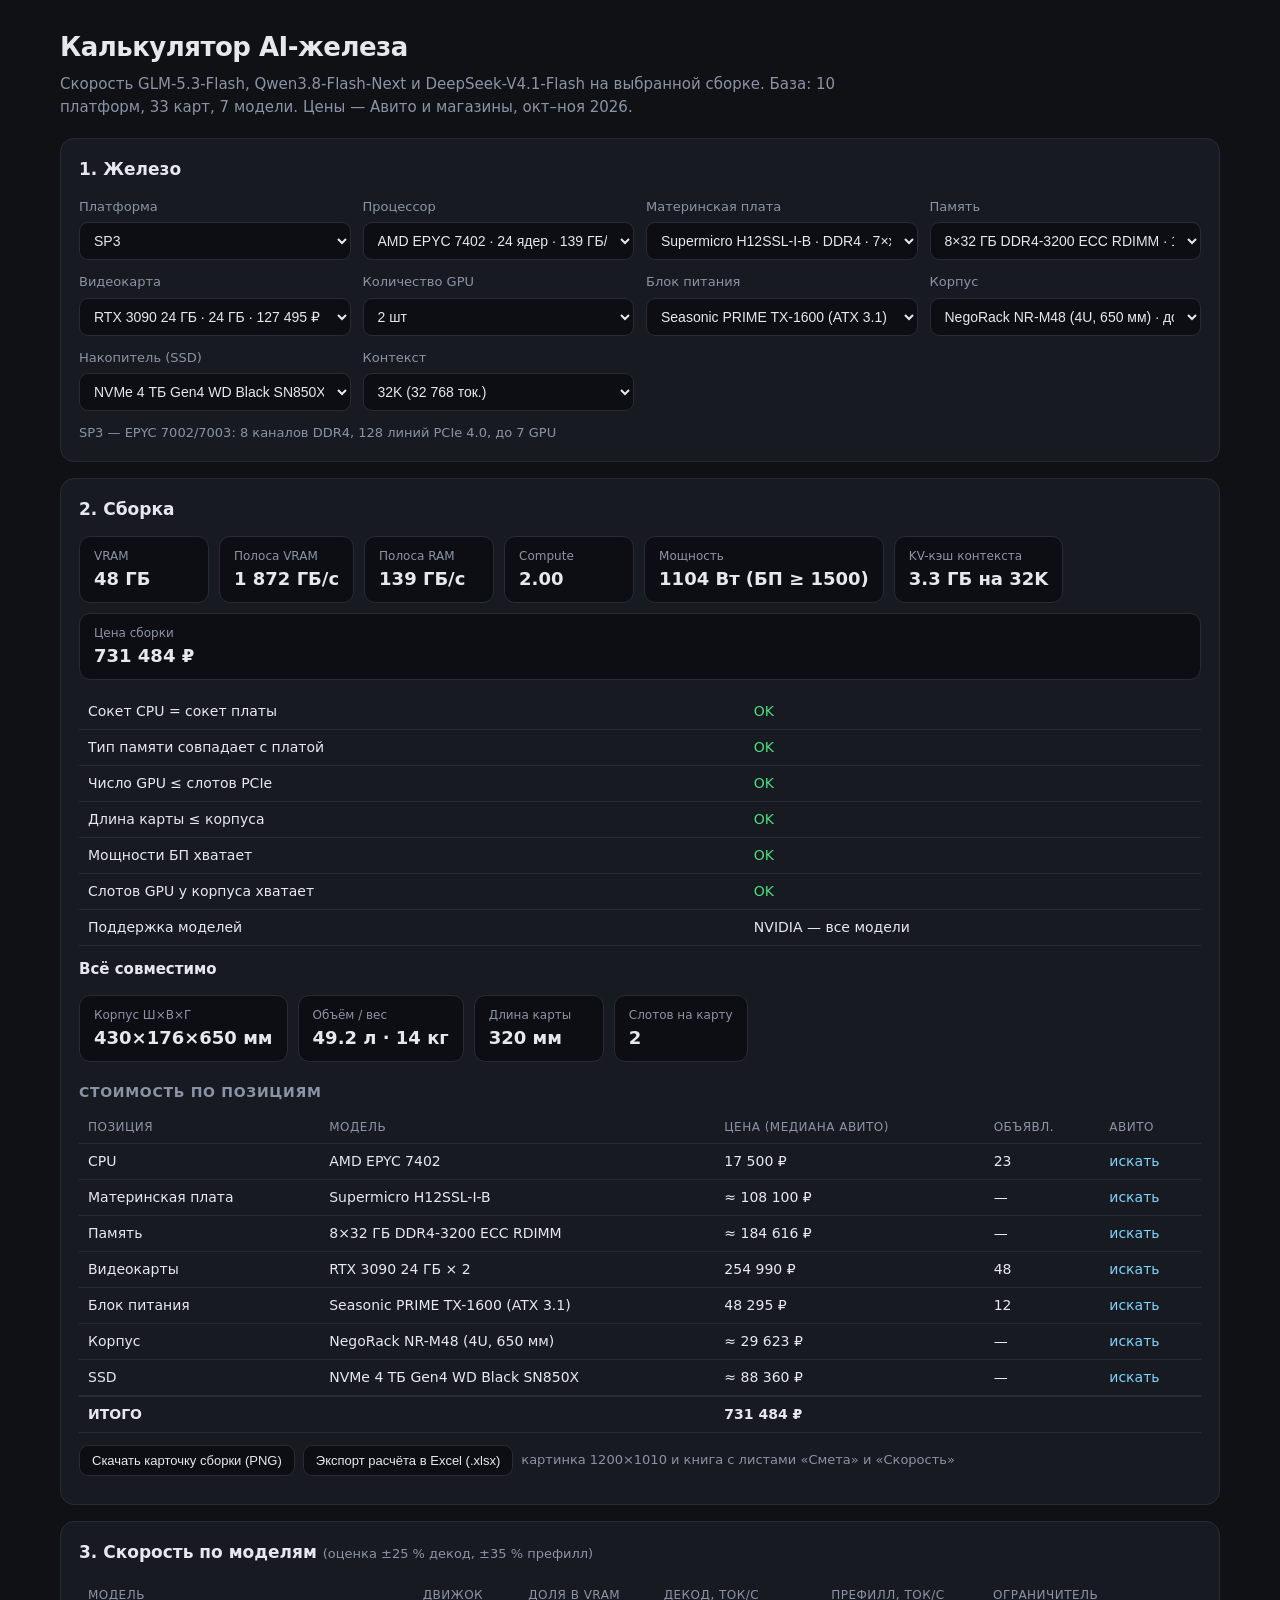
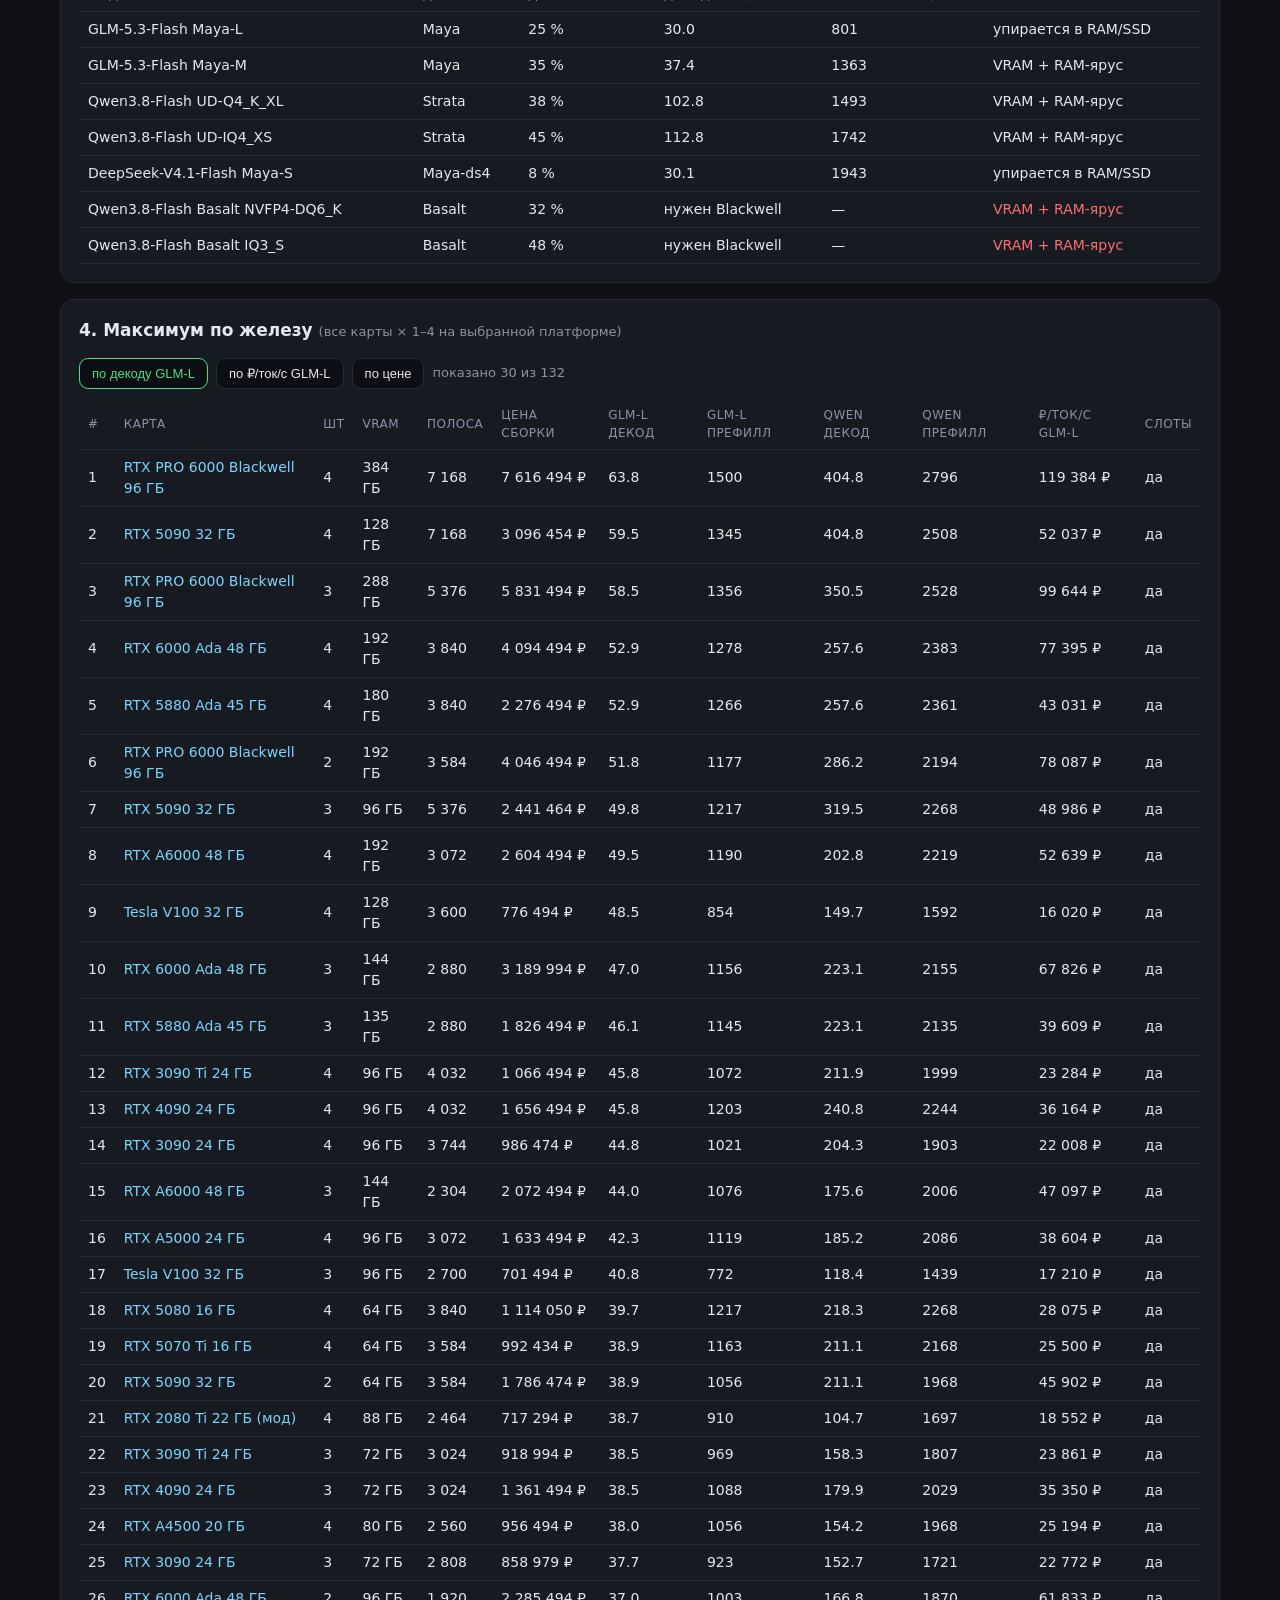
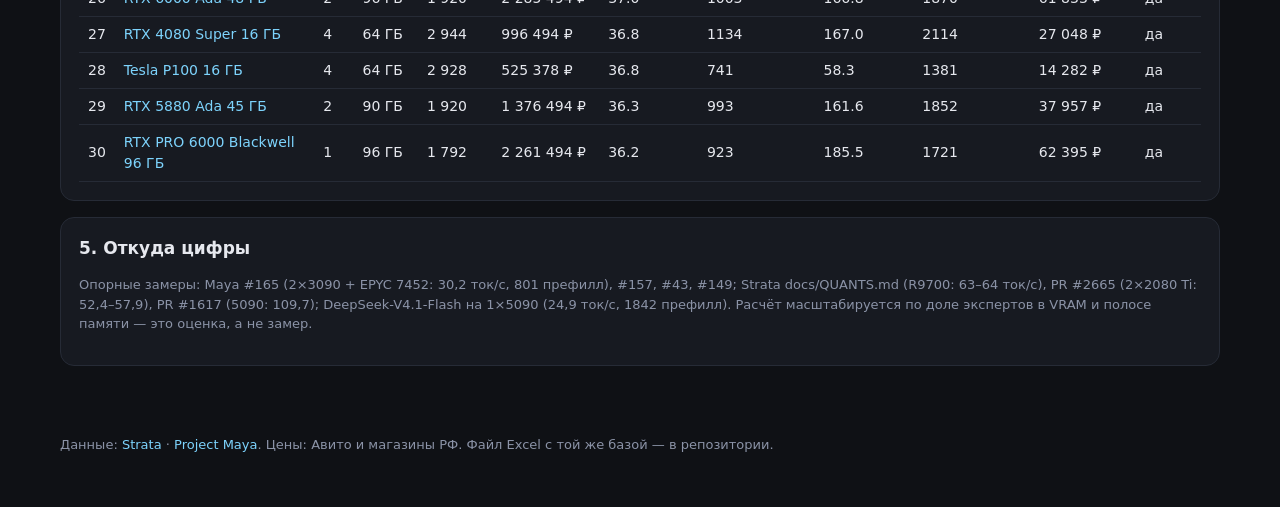
==== index.html @ ef693c1b "update index.html" ====
<!DOCTYPE html>
<html lang="ru">
<head>
<meta charset="utf-8">
<meta name="viewport" content="width=device-width, initial-scale=1">
<title>Калькулятор LLM-железа: GLM-5.3, Qwen3.8, DeepSeek 4.1</title>
<link rel="stylesheet" href="styles.css">
</head>
<body>
<header>
  <h1>Калькулятор AI-железа</h1>
  <p class="sub">Скорость GLM-5.3-Flash, Qwen3.8-Flash-Next и DeepSeek-V4.1-Flash на выбранной сборке.
     База: <span id="stats"></span>. Цены — Авито и магазины, окт–ноя 2026.</p>
</header>

<main>
  <div id="err" class="hint" style="display:none;border-color:#f87171;color:#f87171"></div>
  <section class="panel">
    <h2>1. Железо</h2>
    <div class="grid">
      <label>Платформа<select id="platform"></select></label>
      <label>Процессор<select id="cpu"></select></label>
      <label>Материнская плата<select id="mb"></select></label>
      <label>Память<select id="ram"></select></label>
      <label>Видеокарта<select id="gpu"></select></label>
      <label>Количество GPU<select id="count"></select></label>
      <label>Блок питания<select id="psu"></select></label>
      <label>Корпус<select id="case"></select></label>
      <label>Накопитель (SSD)<select id="ssd"></select></label>
      <label>Контекст<select id="ctx"></select></label>
    </div>
    <div id="hint" class="hint"></div>
  </section>

  <section class="panel">
    <h2>2. Сборка</h2>
    <div class="cards">
      <div class="card"><span class="k">VRAM</span><span class="v" id="vram"></span></div>
      <div class="card"><span class="k">Полоса VRAM</span><span class="v" id="bwv"></span></div>
      <div class="card"><span class="k">Полоса RAM</span><span class="v" id="bwr"></span></div>
      <div class="card"><span class="k">Compute</span><span class="v" id="comp"></span></div>
      <div class="card"><span class="k">Мощность</span><span class="v" id="power"></span></div>
      <div class="card"><span class="k">KV-кэш контекста</span><span class="v" id="kv"></span></div>
      <div class="card wide"><span class="k">Цена сборки</span><span class="v" id="price"></span></div>
    </div>
    <table class="tbl" id="checks"></table>
    <p class="verdict" id="verdict"></p>
    <div class="cards" id="dims" style="margin-top:14px"></div>
    <h3 class="h3">Стоимость по позициям</h3>
    <table class="tbl" id="breakdown"></table>
    <div class="toolbar" style="margin-top:12px">
      <button id="dl">Скачать карточку сборки (PNG)</button>
      <button id="xl">Экспорт расчёта в Excel (.xlsx)</button>
      <span class="muted">картинка 1200×1010 и книга с листами «Смета» и «Скорость»</span>
    </div>
  </section>

  <section class="panel">
    <h2>3. Скорость по моделям <span class="muted">(оценка ±25 % декод, ±35 % префилл)</span></h2>
    <table class="tbl" id="models">
      <thead><tr><th>Модель</th><th>Движок</th><th>Доля в VRAM</th><th>Декод, ток/с</th><th>Префилл, ток/с</th><th>Ограничитель</th></tr></thead>
      <tbody></tbody>
    </table>
  </section>

  <section class="panel">
    <h2>4. Максимум по железу <span class="muted">(все карты × 1–4 на выбранной платформе)</span></h2>
    <div class="toolbar">
      <button data-sort="glmDec" class="active">по декоду GLM-L</button>
      <button data-sort="perGlm">по ₽/ток/с GLM-L</button>
      <button data-sort="price">по цене</button>
      <span class="muted" id="rowcount"></span>
    </div>
    <div class="scroll">
      <table class="tbl" id="max">
        <thead><tr>
          <th>#</th><th>Карта</th><th>шт</th><th>VRAM</th><th>Полоса</th><th>Цена сборки</th>
          <th>GLM-L декод</th><th>GLM-L префилл</th><th>Qwen декод</th><th>Qwen префилл</th><th>₽/ток/с GLM-L</th><th>Слоты</th>
        </tr></thead>
        <tbody></tbody>
      </table>
    </div>
  </section>

  <section class="panel">
    <h2>5. Откуда цифры</h2>
    <p class="muted">Опорные замеры: Maya #165 (2×3090 + EPYC 7452: 30,2 ток/с, 801 префилл), #157, #43, #149;
      Strata docs/QUANTS.md (R9700: 63–64 ток/с), PR #2665 (2×2080 Ti: 52,4–57,9), PR #1617 (5090: 109,7);
      DeepSeek-V4.1-Flash на 1×5090 (24,9 ток/с, 1842 префилл). Расчёт масштабируется по доле экспертов
      в VRAM и полосе памяти — это оценка, а не замер.</p>
  </section>
</main>

<footer>
  <p>Данные: <a href="https://github.com/Niko1221/Strata">Strata</a> ·
     <a href="https://github.com/mw00/project-maya">Project Maya</a>. Цены: Авито и магазины РФ.
     Файл Excel с той же базой — в репозитории.</p>
</footer>

<script src="data.js?v=0e79f3a4"></script>
<script src="calc.js"></script>
<script>
(function(){
  "use strict";
  var $ = function(id){ return document.getElementById(id); };

  window.addEventListener("error", function(e){
    var el = $("err");
    if (!el) return;
    el.style.display = "block";
    el.textContent = "Сбой в скрипте: " + (e.message || e.type) + ". Обновите страницу с Ctrl+F5 — скорее всего закэшировался старый data.js?v=0e79f3a4.";
  });

  var SSDS = (DB.ssds && DB.ssds.length) ? DB.ssds : [];
  var sel = {
    platform: DB.platforms[0], cpu: null, mb: null, ram: null,
    gpu: DB.gpus.filter(function(g){ return g.name.indexOf("RTX 3090 ") === 0; })[0] || DB.gpus[0],
    count: 2, psu: DB.psus[0], "case": DB.cases[0],
    ssd: SSDS.filter(function(s){ return s.name === DB.ssdDefault; })[0] || SSDS[0] || null,
    ctx: DB.ctxDefault || 32768,
    models: DB.models
  };

  function fill(selEl, items, getLabel, current){
    selEl.innerHTML = "";
    items.forEach(function(it, i){
      var o = document.createElement("option");
      o.value = i; o.textContent = getLabel(it);
      if (it === current) o.selected = true;
      selEl.appendChild(o);
    });
  }

  function platformData(){ return sel.platform; }

  function refreshPlatform(){
    sel.cpu = sel.platform.cpus[0];
    sel.mb = sel.platform.mbs[0];
    sel.ram = sel.platform.rams[0];
    fill($("cpu"), sel.platform.cpus, function(c){ return c.name + " · " + c.cores + " ядер · " + c.bw + " ГБ/с · " + c.price.toLocaleString("ru-RU") + " ₽"; }, sel.cpu);
    fill($("mb"), sel.platform.mbs, function(m){ return m.name + " · " + m.ram + " · " + m.slots + "×x16 · " + m.price.toLocaleString("ru-RU") + " ₽"; }, sel.mb);
    fill($("ram"), sel.platform.rams, function(r){ return r.name + " · " + r.price.toLocaleString("ru-RU") + " ₽"; }, sel.ram);
    if ($("ctx")) fill($("ctx"), DB.ctxOptions, function(o){ return o.label + " (" + o.tokens.toLocaleString("ru-RU") + " ток.)"; }, DB.ctxOptions.filter(function(o){ return o.tokens === sel.ctx; })[0]);
    $("hint").textContent = sel.platform.title;
    render();
  }

  function money(v){ return Math.round(v).toLocaleString("ru-RU") + " ₽"; }
  function num(v, d){ return v == null ? "—" : v.toFixed(d == null ? 1 : d); }

  function render(){
    var r = Calc.build(sel);

    $("vram").textContent = r.vram + " ГБ";
    $("bwv").textContent = r.bwVram.toLocaleString("ru-RU") + " ГБ/с";
    $("bwr").textContent = r.bwRam + " ГБ/с";
    $("comp").textContent = r.compute.toFixed(2);
    $("power").textContent = Math.round(r.power) + " Вт (БП ≥ " + r.psuNeed + ")";
    if ($("kv")) {
      var kvFirst = r.models[0] ? (r.models[0].name ? (sel.models[0].kvRate || 0.1) : 0.1) : 0.1;
      $("kv").textContent = (kvFirst * r.ctx / 1000).toFixed(1) + " ГБ на " + Math.round(r.ctx / 1024) + "K";
    }
    $("price").textContent = money(r.price);

    $("checks").innerHTML = r.checks.map(function(c){
      return '<tr class="' + (c.ok ? "ok" : "bad") + '"><td>' + c.name + '</td><td>' + (c.ok ? "OK" : c.msg) + '</td></tr>';
    }).join("") + '<tr><td>Поддержка моделей</td><td>' + r.vendorOk + '</td></tr>';

    var bad = r.checks.filter(function(c){ return !c.ok; }).length;
    $("verdict").textContent = bad ? ("Проблем: " + bad + " — см. таблицу выше") : "Всё совместимо";

    var d = sel["case"].dims || [];
    $("dims").innerHTML = d.length
      ? '<div class="card"><span class="k">Корпус Ш×В×Г</span><span class="v">' + d[0] + "×" + d[1] + "×" + d[2] + " мм</span></div>" +
        '<div class="card"><span class="k">Объём / вес</span><span class="v">' + (d[0] * d[1] * d[2] / 1e6).toFixed(1) + " л · " + d[3] + " кг</span></div>" +
        '<div class="card"><span class="k">Длина карты</span><span class="v">' + sel.gpu.len + " мм</span></div>" +
        '<div class="card"><span class="k">Слотов на карту</span><span class="v">' + sel.gpu.slots + "</span></div>"
      : "";

    $("models").querySelector("tbody").innerHTML = r.models.map(function(m){
      return "<tr" + (m.blocked ? ' class="bad"' : "") + "><td>" + m.name + "</td><td>" + m.engine + "</td><td>" +
        (m.s * 100).toFixed(0) + " %</td><td>" + (m.blocked ? (m.reason || "недоступно") : num(m.decode)) + "</td><td>" +
        (m.blocked ? "—" : num(m.prefill, 0)) + "</td><td>" + m.lim + "</td></tr>";
    }).join("");

    var items = [
      ["CPU", sel.cpu.name, sel.cpu.price, sel.cpu.avitoUrl, sel.cpu.avitoN],
      ["Материнская плата", sel.mb.name, sel.mb.price, sel.mb.avitoUrl, sel.mb.avitoN],
      ["Память", sel.ram.name, sel.ram.price, sel.ram.avitoUrl, sel.ram.avitoN],
      ["Видеокарты", sel.gpu.name + " × " + sel.count, sel.gpu.price * sel.count, sel.gpu.avitoUrl, sel.gpu.avitoN],
      ["Блок питания", sel.psu.name, sel.psu.price, sel.psu.avitoUrl, sel.psu.avitoN],
      ["Корпус", sel["case"].name, sel["case"].price, sel["case"].avitoUrl, sel["case"].avitoN]
    ];
    if (sel.ssd) items.push(["SSD", sel.ssd.name, sel.ssd.price, sel.ssd.avitoUrl, sel.ssd.avitoN]);
    $("breakdown").innerHTML = "<thead><tr><th>Позиция</th><th>Модель</th><th>Цена (медиана Авито)</th><th>Объявл.</th><th>Авито</th></tr></thead><tbody>" +
      items.map(function(it){
        var approx = it[4] ? "" : "≈ ";
        return "<tr><td>" + it[0] + "</td><td>" + it[1] + "</td><td>" + approx + money(it[2]) + "</td><td>" + (it[4] || "—") + "</td><td>" +
          "<a href='" + it[3] + "' target='_blank' rel='noopener'>искать</a></td></tr>";
      }).join("") +
      "<tr class='total'><td>ИТОГО</td><td></td><td>" + money(r.price) + "</td><td></td><td></td></tr></tbody>";

    renderMax();
  }

  // ---- карточка сборки в PNG (canvas)
  function downloadCard(){
    var b = Calc.build(sel);
    var W = 1200, H = 1010, cv = document.createElement("canvas");
    cv.width = W; cv.height = H;
    var x = cv.getContext("2d");
    var C = {bg:"#0f1115", panel:"#171a21", line:"#262b36", text:"#e6e8ee", muted:"#8b93a7", accent:"#4ade80", warn:"#f87171"};
    function rr(X,Y,w,h,r,fill,stroke){
      x.beginPath(); x.moveTo(X+r,Y);
      x.arcTo(X+w,Y,X+w,Y+h,r); x.arcTo(X+w,Y+h,X,Y+h,r);
      x.arcTo(X,Y+h,X,Y,r); x.arcTo(X,Y,X+w,Y,r); x.closePath();
      if(fill){ x.fillStyle=fill; x.fill(); }
      if(stroke){ x.strokeStyle=stroke; x.lineWidth=2; x.stroke(); }
    }
    function T(s,X,Y,size,color,bold,align){
      x.font = (bold ? "bold " : "") + size + 'px "Segoe UI", Arial, sans-serif';
      x.fillStyle = color || C.text; x.textAlign = align || "left"; x.textBaseline = "alphabetic";
      x.fillText(s, X, Y);
    }
    function line(X1,Y1,X2,Y2){ x.strokeStyle = C.line; x.lineWidth = 1; x.beginPath(); x.moveTo(X1,Y1); x.lineTo(X2,Y2); x.stroke(); }
    function money(v){ return Math.round(v).toLocaleString("ru-RU") + " ₽"; }

    x.fillStyle = C.bg; x.fillRect(0,0,W,H);
    rr(28,24,W-56,H-48,22,C.panel,C.line);
    T("AI BUILD CARD",60,68,15,C.accent);
    var title = b.count + "× " + sel.gpu.name + " · " + sel.cpu.name;
    var size = 46;
    x.font = "bold " + size + 'px "Segoe UI", Arial, sans-serif';
    while (x.measureText(title).width > 1060 && size > 24) { size -= 2; x.font = "bold " + size + 'px "Segoe UI", Arial, sans-serif'; }
    T(title,60,74+38,size,C.text,true);
    T(sel.platform.name + " · " + (sel.ram.mods*sel.ram.gb) + " ГБ RAM · " + b.vram + " ГБ VRAM · контекст " + Math.round(b.ctx / 1024) + "K · " + Math.round(b.power) + " Вт", 60,150,19,C.muted);
    T("04.11.2026",W-60,70,15,C.muted,false,"right");
    T("цены: Авито СПб",W-60,92,15,C.muted,false,"right");

    // состав
    var x0 = 60, y0 = 230;
    T("СОСТАВ И ЦЕНЫ",x0,y0,20,C.accent,true);
    var rows = [
      ["Процессор", sel.cpu.name, sel.cpu.price],
      ["Плата", sel.mb.name, sel.mb.price],
      ["Память", sel.ram.name, sel.ram.price],
      ["Видеокарты", sel.gpu.name + " × " + sel.count, sel.gpu.price * sel.count],
      ["Питание", sel.psu.name, sel.psu.price],
      ["Корпус", sel["case"].name, sel["case"].price]
    ];
    if (sel.ssd) rows.push(["SSD", sel.ssd.name, sel.ssd.price]);
    var y = y0 + 36;
    rows.forEach(function(r){
      T(r[0],x0,y,15,C.muted);
      T(String(r[1]).slice(0,44),x0+120,y,19,C.text);
      T(money(r[2]),640,y,19,C.text,false,"right");
      y += 30; line(x0,y+6,640,y+6); y += 14;
    });
    T("ИТОГО",x0,y+6,20,C.text,true);
    T(money(b.price),640,y+2,34,C.accent,true,"right");

    // скорость
    var rx = 700;
    T("СКОРОСТЬ (ток/с)",rx,y0,20,C.accent,true);
    T("декод",rx,y0+30,15,C.muted);
    T("префилл",rx+240,y0+30,15,C.muted);
    var yy = y0 + 60;
    b.models.forEach(function(m){
      T(m.name.replace("GLM-5.3-Flash ","GLM ").replace("Qwen3.8-Flash ","Qwen ").replace("DeepSeek-V4.1-Flash ","DS ").slice(0,30), rx, yy, 19, C.text);
      if (m.decode === null) { T(m.reason || "недоступно", rx+240, yy, 15, C.warn); }
      else {
        T(m.decode.toFixed(1), rx+240, yy, 19, C.text);
        T(String(Math.round(m.prefill)), rx+360, yy, 19, C.muted);
      }
      yy += 32;
    });
    T("оценка ±25 % декод, ±35 % префилл", rx, yy+4, 14, C.muted);

    // габариты
    var by = 640;
    line(60,by-22,W-60,by-22);
    T("ГАБАРИТЫ СБОРКИ",60,by,20,C.accent,true);
    var d = sel["case"].dims || [];
    var cards = d.length
      ? [["Корпус Ш×В×Г", d[0]+"×"+d[1]+"×"+d[2]+" мм"],
         ["Объём / вес", (d[0]*d[1]*d[2]/1e6).toFixed(1)+" л · "+d[3]+" кг"],
         ["Длина карты", sel.gpu.len+" мм"],
         ["Слотов на карту", String(sel.gpu.slots)]]
      : [["Длина карты", sel.gpu.len+" мм"]];
    var cx = 60;
    cards.forEach(function(cd){
      rr(cx, by+40, 258, 88, 12, C.bg, C.line);
      T(cd[0],cx+16,by+68,15,C.muted);
      T(cd[1],cx+16,by+110,20,C.text,true);
      cx += 270;
    });

    // питание
    var py = by + 150;
    T("ПИТАНИЕ",60,py,20,C.accent,true);
    T("Потребление " + Math.round(b.power) + " Вт · рекомендуемый БП " + b.psuNeed + " Вт · установлен " + sel.psu.w + " Вт",60,py+34,19,C.text);
    var warn = [];
    if (sel.psu.w < b.psuNeed) warn.push("БП слабее расчётного");
    if (sel["case"].slots < b.count) warn.push("в корпусе " + sel["case"].slots + " слота под GPU");
    if (warn.length) T("! " + warn.join(" · "),60,py+62,19,C.warn);
    T("VRAM " + b.vram + " ГБ · полоса " + b.bwVram.toLocaleString("ru-RU") + " ГБ/с · RAM " + b.bwRam + " ГБ/с · compute " + b.compute.toFixed(2),
      60,py+(warn.length?92:62),19,C.muted);

    // подвал
    line(60,H-78,W-60,H-78);
    T("ervsed.github.io/ai-calculator-site",60,H-60,15,C.accent);
    T("цены — медианы объявлений Авито (СПб), 04.11.2026",W-60,H-60,15,C.muted,false,"right");

    var a = document.createElement("a");
    a.download = "build-card.png";
    a.href = cv.toDataURL("image/png");
    a.click();
  }

  var sortKey = "glmDec";
  function renderMax(){
    var rows = Calc.maxTable(sel).filter(function(x){ return x.fits; });
    rows.sort(function(a, b){
      if (sortKey === "price") return a.price - b.price;
      if (sortKey === "perGlm") return (a.perGlm || 1e12) - (b.perGlm || 1e12);
      return (b.glmDec || 0) - (a.glmDec || 0);
    });
    var top = rows.slice(0, 30);
    $("max").querySelector("tbody").innerHTML = top.map(function(x, i){
      var g = DB.gpus.find(function(v){ return v.name === x.gpu; });
      var link = g ? g.avitoUrl : "#";
      return "<tr><td>" + (i + 1) + "</td><td><a href='" + link + "' target='_blank' rel='noopener'>" + x.gpu + "</a></td><td>" + x.n + "</td><td>" + x.vram + " ГБ</td><td>" +
        x.bwVram.toLocaleString("ru-RU") + "</td><td>" + money(x.price) + "</td><td>" + num(x.glmDec) + "</td><td>" +
        num(x.glmPP, 0) + "</td><td>" + num(x.qwenDec) + "</td><td>" + num(x.qwenPP, 0) + "</td><td>" +
        (x.perGlm ? money(x.perGlm) : "—") + "</td><td>" + (x.fits ? "да" : "нет") + "</td></tr>";
    }).join("");
    $("rowcount").textContent = "показано " + top.length + " из " + rows.length;
  }

  // события
  $("platform").addEventListener("change", function(e){
    sel.platform = DB.platforms[+e.target.value];
    refreshPlatform();
  });
  ["cpu", "mb", "ram", "gpu", "count", "psu", "case", "ssd", "ctx"].forEach(function(key){
    $(key).addEventListener("change", function(e){
      var v = +e.target.value;
      if (key === "cpu") sel.cpu = sel.platform.cpus[v];
      else if (key === "mb") sel.mb = sel.platform.mbs[v];
      else if (key === "ram") sel.ram = sel.platform.rams[v];
      else if (key === "gpu") sel.gpu = DB.gpus[v];
      else if (key === "count") sel.count = v + 1;
      else if (key === "psu") sel.psu = DB.psus[v];
      else if (key === "ssd") sel.ssd = SSDS[v];
      else if (key === "ctx") sel.ctx = DB.ctxOptions[v].tokens;
      else sel["case"] = DB.cases[v];
      render();
    });
  });
  document.querySelectorAll(".toolbar button").forEach(function(b){
    b.addEventListener("click", function(){
      if (b.id === "dl") { downloadCard(); return; }
      if (b.id === "xl") { if (window.Xlsx) window.Xlsx.download(sel, Calc.build(sel)); return; }
      sortKey = b.dataset.sort;
      document.querySelectorAll(".toolbar button").forEach(function(x){ x.classList.remove("active"); });
      b.classList.add("active");
      renderMax();
    });
  });

  // инициализация
  $("stats").textContent = DB.platforms.length + " платформ, " + DB.gpus.length + " карт, " + DB.models.length + " модели";
  fill($("platform"), DB.platforms, function(p){ return p.name; }, sel.platform);
  fill($("gpu"), DB.gpus, function(g){ return g.name + " · " + g.vram + " ГБ · " + (g.price ? g.price.toLocaleString("ru-RU") + " ₽" : "цена н/д") + " · " + g.vendor; }, sel.gpu);
  fill($("count"), [1, 2, 3, 4], function(n){ return n + " шт"; }, 2);
  fill($("psu"), DB.psus, function(p){ return p.name + " · " + p.w + " Вт · " + p.price.toLocaleString("ru-RU") + " ₽"; }, sel.psu);
  fill($("case"), DB.cases, function(c){ return c.name + " · до " + c.len + " мм · " + c.price.toLocaleString("ru-RU") + " ₽"; }, sel["case"]);
  if (SSDS.length && $("ssd")) fill($("ssd"), SSDS, function(s){ return s.name + " · " + s.gb + " ГБ · " + s.price.toLocaleString("ru-RU") + " ₽"; }, sel.ssd);
  $("count").value = "1";
  refreshPlatform();
})();
</script>
<script src="export.js?v=b152e8be"></script>
</body>
</html>
---- styles.css ----
:root {
  --bg: #0f1115;
  --panel: #171a21;
  --line: #262b36;
  --text: #e6e8ee;
  --muted: #8b93a7;
  --accent: #4ade80;
  --bad: #f87171;
}
* { box-sizing: border-box; }
body {
  margin: 0;
  background: var(--bg);
  color: var(--text);
  font: 15px/1.5 system-ui, -apple-system, "Segoe UI", Roboto, sans-serif;
}
header { padding: 28px 20px 8px; max-width: 1200px; margin: 0 auto; }
h1 { margin: 0 0 6px; font-size: 26px; letter-spacing: -.02em; }
h2 { margin: 0 0 14px; font-size: 17px; font-weight: 600; }
.sub { margin: 0; color: var(--muted); max-width: 780px; }
main { max-width: 1200px; margin: 0 auto; padding: 12px 20px 40px; }
.panel {
  background: var(--panel);
  border: 1px solid var(--line);
  border-radius: 14px;
  padding: 18px;
  margin-bottom: 16px;
}
.grid {
  display: grid;
  grid-template-columns: repeat(auto-fit, minmax(240px, 1fr));
  gap: 12px;
}
label { display: flex; flex-direction: column; gap: 6px; font-size: 13px; color: var(--muted); }
select {
  background: #0c0e13;
  color: var(--text);
  border: 1px solid var(--line);
  border-radius: 9px;
  padding: 9px 10px;
  font-size: 14px;
  width: 100%;
}
select:focus { outline: 2px solid #2f6b4a; }
.hint { margin-top: 12px; color: var(--muted); font-size: 13px; }
.cards { display: flex; flex-wrap: wrap; gap: 10px; margin-bottom: 14px; }
.card {
  background: #0c0e13;
  border: 1px solid var(--line);
  border-radius: 11px;
  padding: 10px 14px;
  min-width: 130px;
  display: flex;
  flex-direction: column;
}
.card.wide { flex: 1 1 220px; }
.card .k { color: var(--muted); font-size: 12px; }
.card .v { font-size: 18px; font-weight: 600; }
.tbl { width: 100%; border-collapse: collapse; font-size: 14px; }
.tbl th, .tbl td { text-align: left; padding: 7px 9px; border-bottom: 1px solid var(--line); }
.tbl th { color: var(--muted); font-weight: 500; font-size: 12px; text-transform: uppercase; letter-spacing: .04em; }
.tbl tr.ok td:last-child { color: var(--accent); }
.tbl tr.bad td:last-child { color: var(--bad); }
.verdict { margin: 12px 0 0; font-weight: 600; }
.muted { color: var(--muted); font-weight: 400; font-size: 13px; }
.h3 { margin: 20px 0 8px; font-size: 14px; font-weight: 600; color: var(--muted); text-transform: uppercase; letter-spacing: .05em; }
.tbl tr.total td { font-weight: 700; border-top: 2px solid var(--line); }
.toolbar { display: flex; gap: 8px; flex-wrap: wrap; align-items: center; margin-bottom: 10px; }
.toolbar button {
  background: #0c0e13; color: var(--text);
  border: 1px solid var(--line); border-radius: 9px;
  padding: 7px 12px; cursor: pointer; font-size: 13px;
}
.toolbar button.active { border-color: var(--accent); color: var(--accent); }
.scroll { overflow-x: auto; }
footer { max-width: 1200px; margin: 0 auto; padding: 0 20px 40px; color: var(--muted); font-size: 13px; }
a { color: #7dd3fc; text-decoration: none; }
a:hover { text-decoration: underline; }
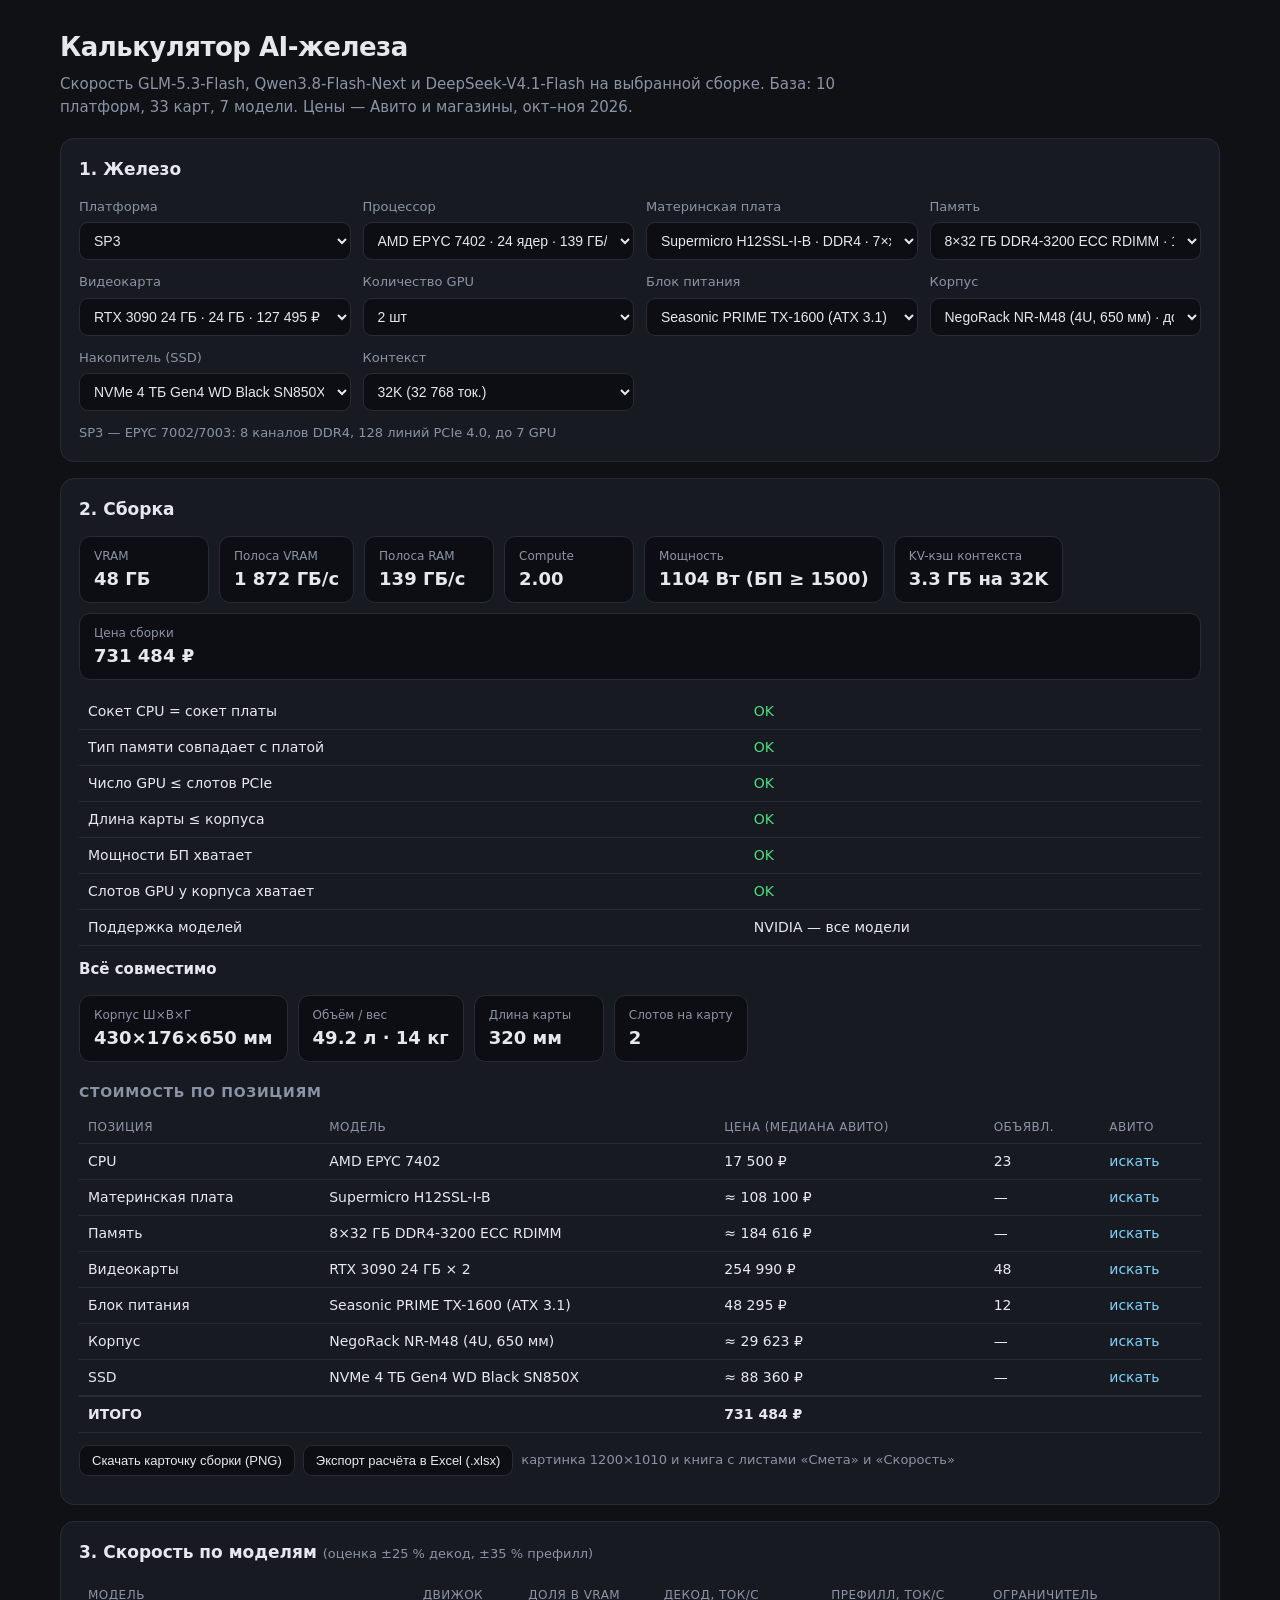
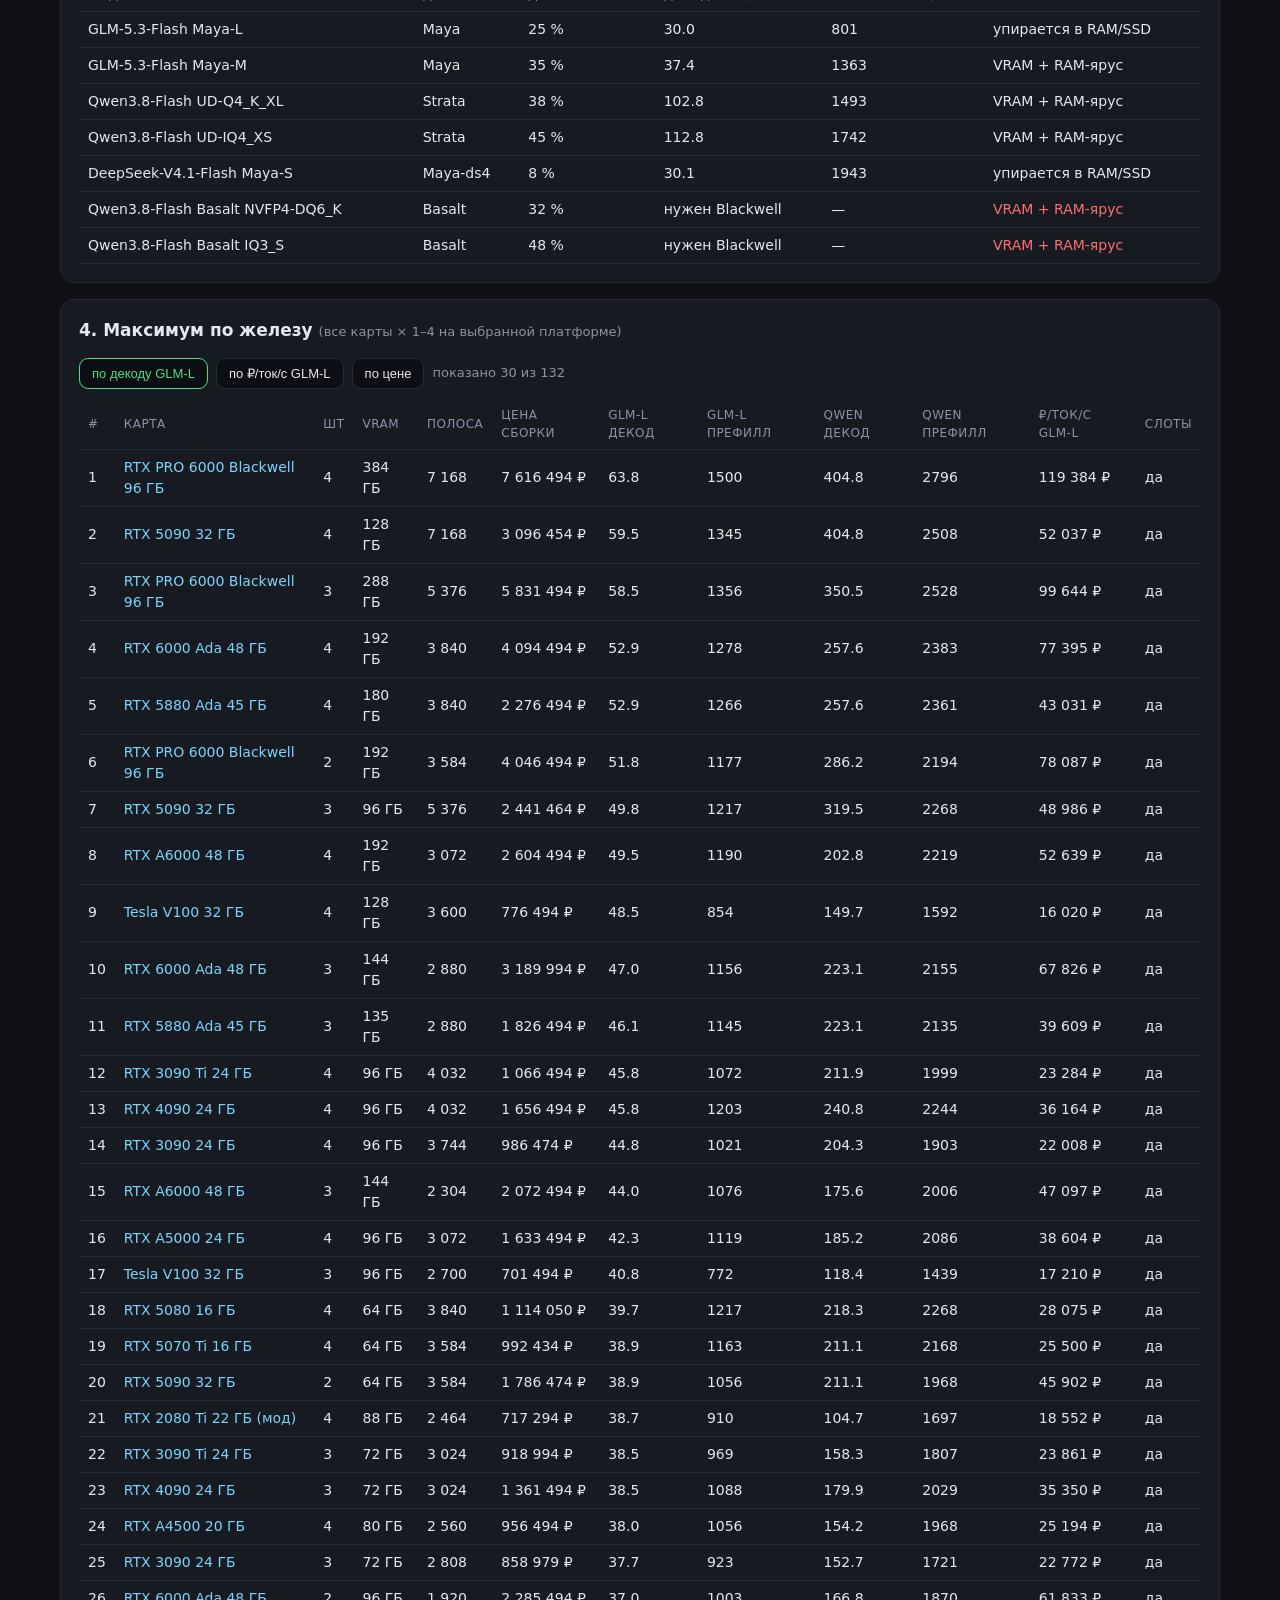
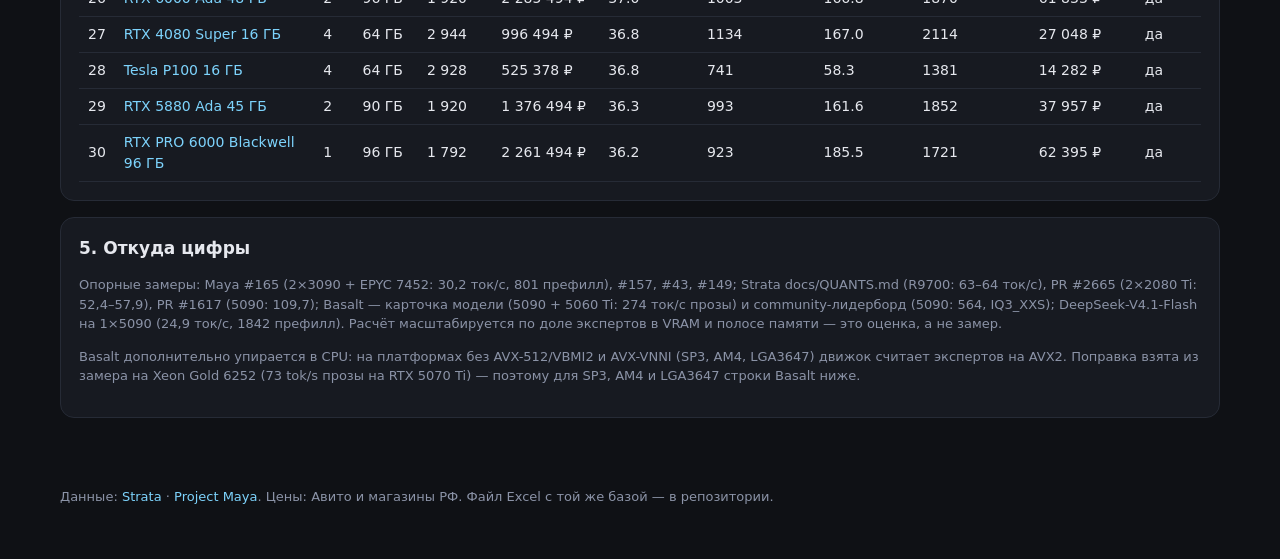
==== commit 30ff0fd9: "update index.html" ====
--- a/index.html
+++ b/index.html
@@ -86,8 +86,12 @@
     <h2>5. Откуда цифры</h2>
     <p class="muted">Опорные замеры: Maya #165 (2×3090 + EPYC 7452: 30,2 ток/с, 801 префилл), #157, #43, #149;
       Strata docs/QUANTS.md (R9700: 63–64 ток/с), PR #2665 (2×2080 Ti: 52,4–57,9), PR #1617 (5090: 109,7);
+      Basalt — карточка модели (5090 + 5060 Ti: 274 ток/с прозы) и community-лидерборд (5090: 564, IQ3_XXS);
       DeepSeek-V4.1-Flash на 1×5090 (24,9 ток/с, 1842 префилл). Расчёт масштабируется по доле экспертов
       в VRAM и полосе памяти — это оценка, а не замер.</p>
+    <p class="muted">Basalt дополнительно упирается в CPU: на платформах без AVX-512/VBMI2 и AVX-VNNI
+      (SP3, AM4, LGA3647) движок считает экспертов на AVX2. Поправка взята из замера на Xeon Gold 6252
+      (73 tok/s прозы на RTX 5070 Ti) — поэтому для SP3, AM4 и LGA3647 строки Basalt ниже.</p>
   </section>
 </main>
 
@@ -97,7 +101,7 @@
      Файл Excel с той же базой — в репозитории.</p>
 </footer>
 
-<script src="data.js?v=0e79f3a4"></script>
+<script src="data.js?v=de5e1483"></script>
 <script src="calc.js"></script>
 <script>
 (function(){
@@ -108,7 +112,7 @@
     var el = $("err");
     if (!el) return;
     el.style.display = "block";
-    el.textContent = "Сбой в скрипте: " + (e.message || e.type) + ". Обновите страницу с Ctrl+F5 — скорее всего закэшировался старый data.js?v=0e79f3a4.";
+    el.textContent = "Сбой в скрипте: " + (e.message || e.type) + ". Обновите страницу с Ctrl+F5 — скорее всего закэшировался старый data.js?v=de5e1483.";
   });
 
   var SSDS = (DB.ssds && DB.ssds.length) ? DB.ssds : [];
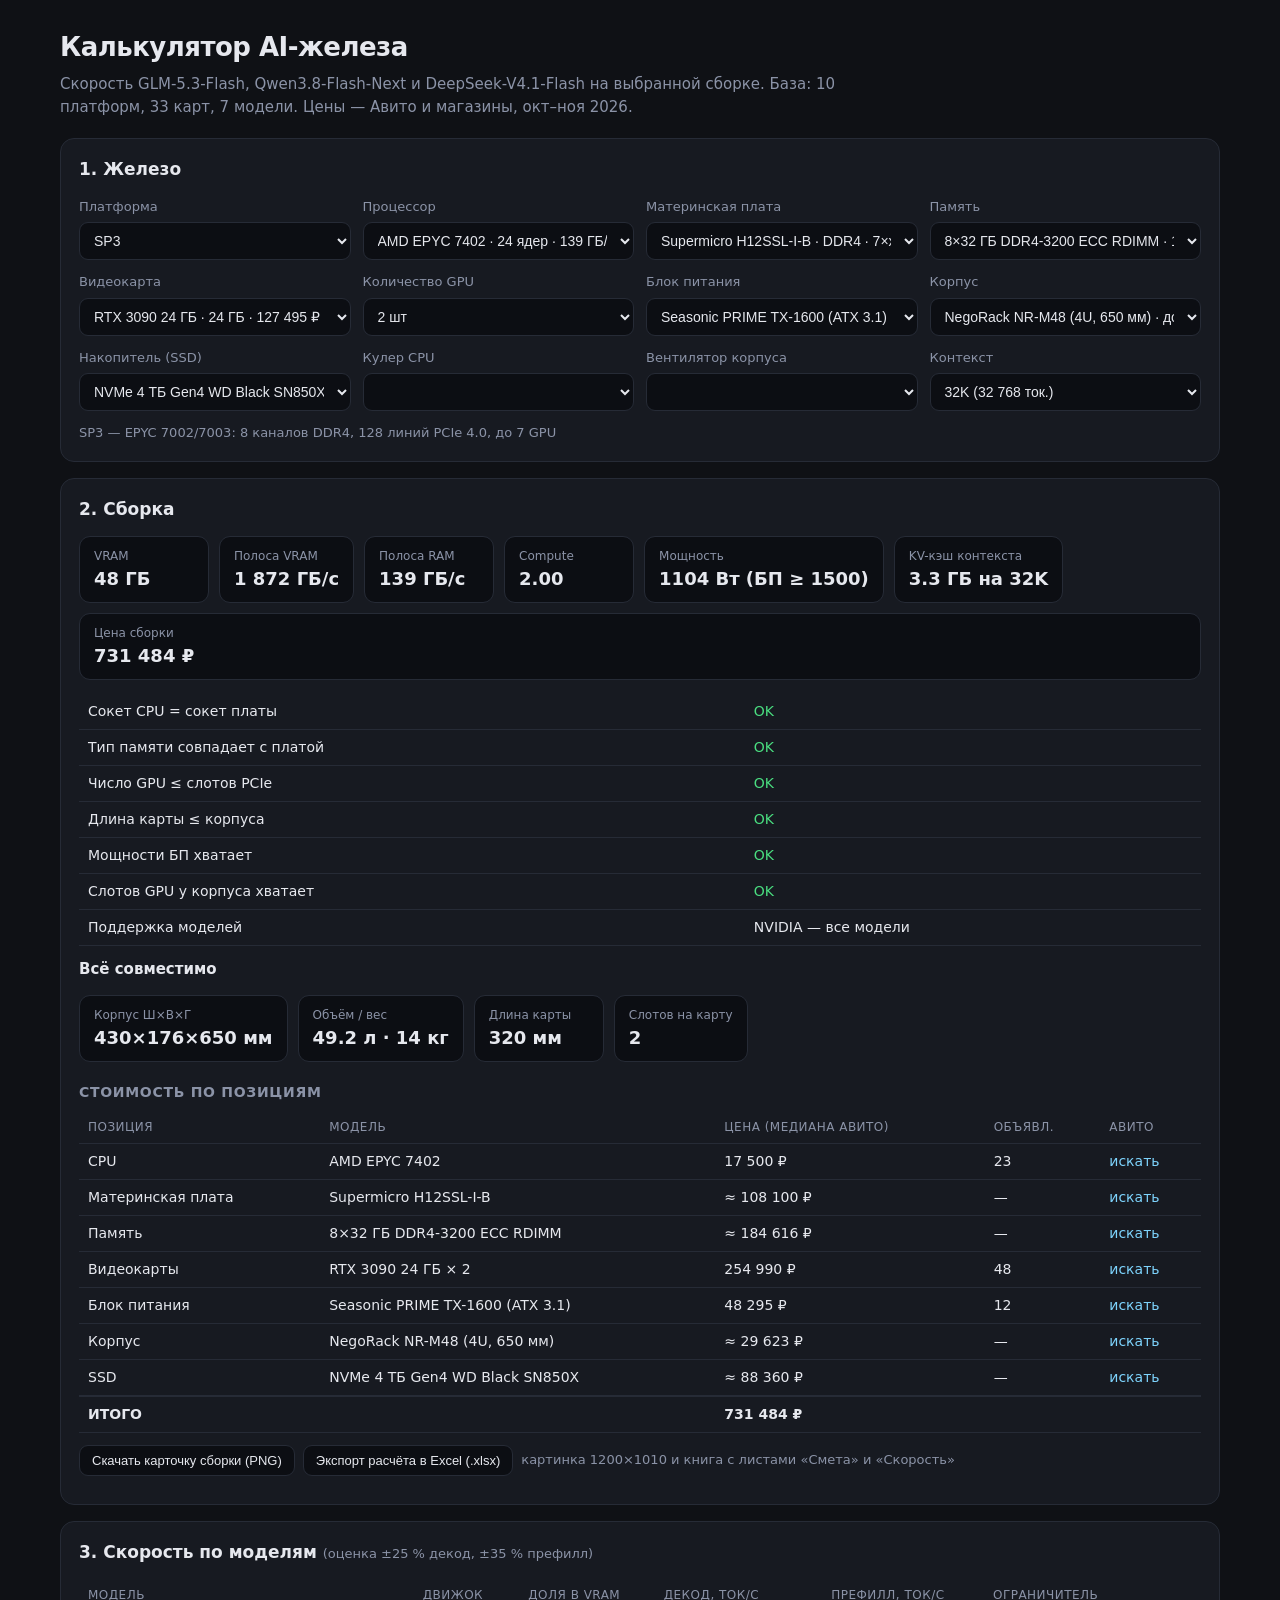
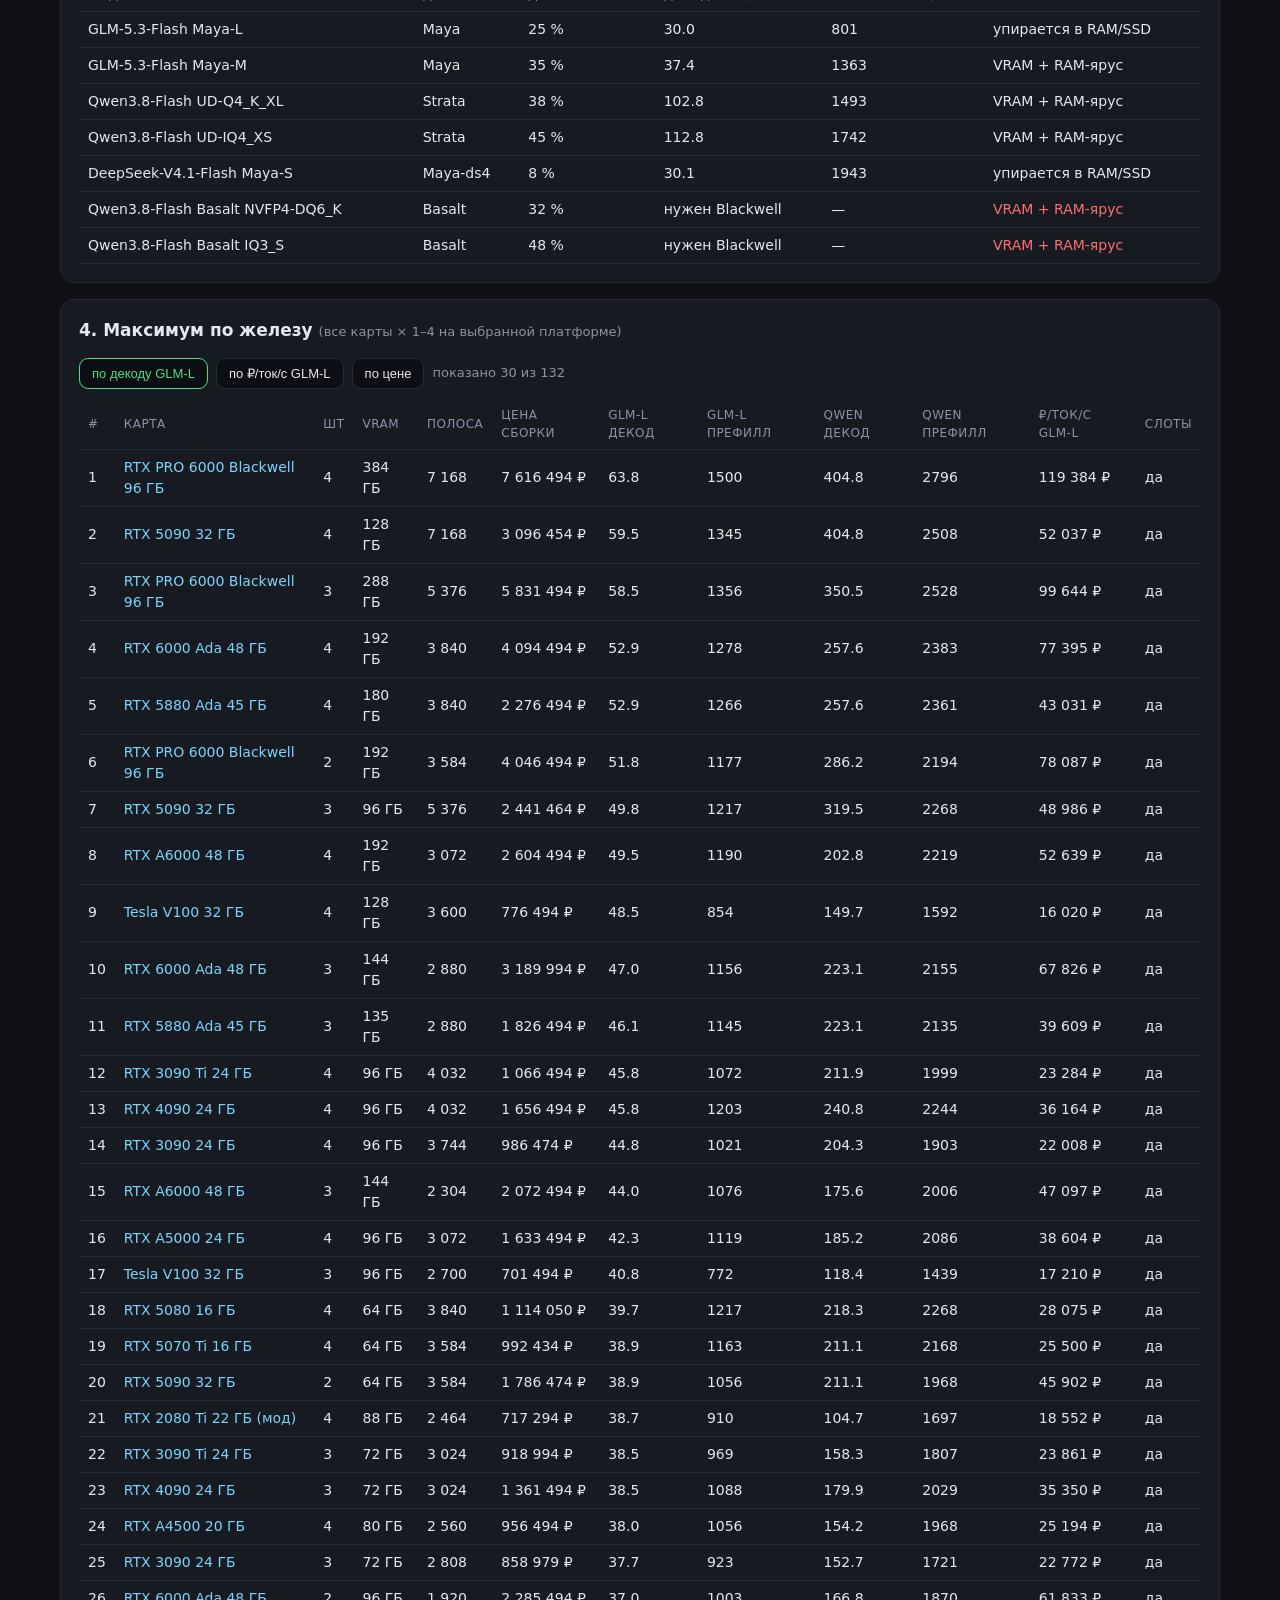
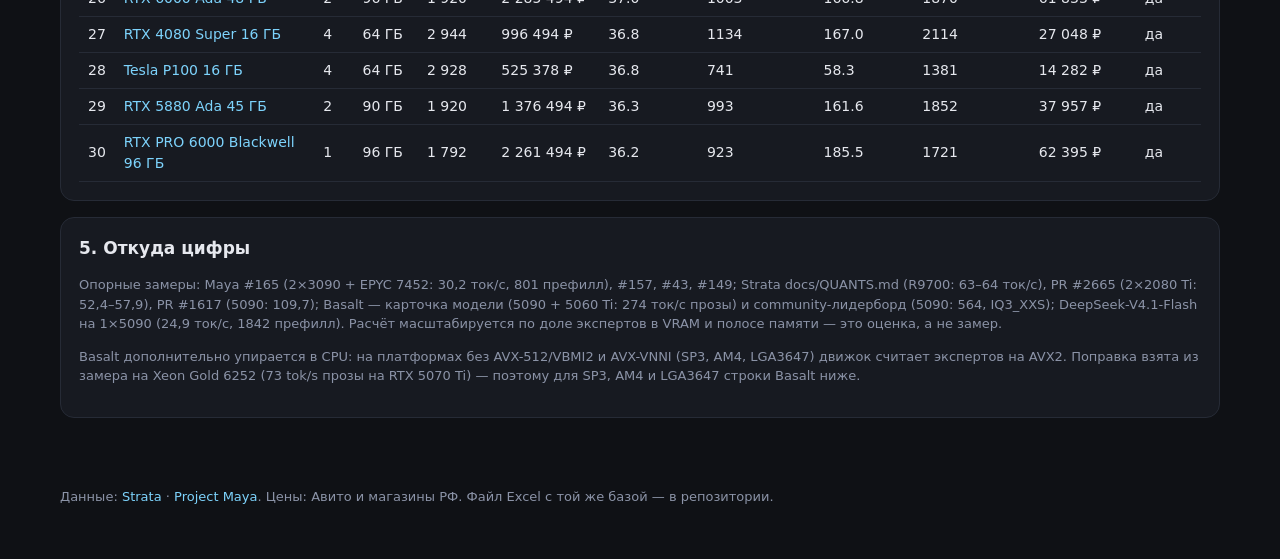
==== commit bd04dcb1: "update index.html" ====
--- a/index.html
+++ b/index.html
@@ -27,6 +27,8 @@
       <label>Блок питания<select id="psu"></select></label>
       <label>Корпус<select id="case"></select></label>
       <label>Накопитель (SSD)<select id="ssd"></select></label>
+      <label>Кулер CPU<select id="cooler"></select></label>
+      <label>Вентилятор корпуса<select id="fan"></select></label>
       <label>Контекст<select id="ctx"></select></label>
     </div>
     <div id="hint" class="hint"></div>
@@ -101,7 +103,7 @@
      Файл Excel с той же базой — в репозитории.</p>
 </footer>
 
-<script src="data.js?v=de5e1483"></script>
+<script src="data.js?v=792a4ccb"></script>
 <script src="calc.js"></script>
 <script>
 (function(){
@@ -112,15 +114,20 @@
     var el = $("err");
     if (!el) return;
     el.style.display = "block";
-    el.textContent = "Сбой в скрипте: " + (e.message || e.type) + ". Обновите страницу с Ctrl+F5 — скорее всего закэшировался старый data.js?v=de5e1483.";
+    el.textContent = "Сбой в скрипте: " + (e.message || e.type) + ". Обновите страницу с Ctrl+F5 — скорее всего закэшировался старый data.js?v=792a4ccb.";
   });
 
   var SSDS = (DB.ssds && DB.ssds.length) ? DB.ssds : [];
+  var ALL_COOLERS = (DB.coolers && DB.coolers.length) ? DB.coolers : [];
+  var CPU_COOLERS = ALL_COOLERS.filter(function(c){ return c.kind === "cpu"; });
+  var CASE_FANS = ALL_COOLERS.filter(function(c){ return c.kind === "case"; });
   var sel = {
     platform: DB.platforms[0], cpu: null, mb: null, ram: null,
     gpu: DB.gpus.filter(function(g){ return g.name.indexOf("RTX 3090 ") === 0; })[0] || DB.gpus[0],
     count: 2, psu: DB.psus[0], "case": DB.cases[0],
     ssd: SSDS.filter(function(s){ return s.name === DB.ssdDefault; })[0] || SSDS[0] || null,
+    cooler: CPU_COOLERS.filter(function(c){ return c.name === DB.coolerDefault; })[0] || CPU_COOLERS[0] || null,
+    fan: CASE_FANS.filter(function(c){ return c.name === DB.fanDefault; })[0] || CASE_FANS[0] || null,
     ctx: DB.ctxDefault || 32768,
     models: DB.models
   };
@@ -144,6 +151,13 @@
     fill($("cpu"), sel.platform.cpus, function(c){ return c.name + " · " + c.cores + " ядер · " + c.bw + " ГБ/с · " + c.price.toLocaleString("ru-RU") + " ₽"; }, sel.cpu);
     fill($("mb"), sel.platform.mbs, function(m){ return m.name + " · " + m.ram + " · " + m.slots + "×x16 · " + m.price.toLocaleString("ru-RU") + " ₽"; }, sel.mb);
     fill($("ram"), sel.platform.rams, function(r){ return r.name + " · " + r.price.toLocaleString("ru-RU") + " ₽"; }, sel.ram);
+    // кулеры под выбранный сокет
+    var opts = CPU_COOLERS.filter(function(c){ return !c.sockets.length || c.sockets.indexOf(sel.platform.name) >= 0; });
+    var prev = sel.cooler ? sel.cooler.name : null;
+    sel.cooler = opts.filter(function(c){ return c.name === prev; })[0] || opts[0] || null;
+    if ($("cooler") && opts.length) {
+      fill($("cooler"), opts, function(c){ return c.name + (c.tdp ? " · до " + c.tdp + " Вт" : "") + " · " + c.price.toLocaleString("ru-RU") + " ₽"; }, sel.cooler);
+    }
     if ($("ctx")) fill($("ctx"), DB.ctxOptions, function(o){ return o.label + " (" + o.tokens.toLocaleString("ru-RU") + " ток.)"; }, DB.ctxOptions.filter(function(o){ return o.tokens === sel.ctx; })[0]);
     $("hint").textContent = sel.platform.title;
     render();
@@ -196,6 +210,8 @@
       ["Корпус", sel["case"].name, sel["case"].price, sel["case"].avitoUrl, sel["case"].avitoN]
     ];
     if (sel.ssd) items.push(["SSD", sel.ssd.name, sel.ssd.price, sel.ssd.avitoUrl, sel.ssd.avitoN]);
+    if (sel.cooler) items.push(["Кулер CPU", sel.cooler.name, sel.cooler.price, sel.cooler.avitoUrl, sel.cooler.avitoN]);
+    if (sel.fan) items.push(["Вентилятор", sel.fan.name, sel.fan.price, sel.fan.avitoUrl, sel.fan.avitoN]);
     $("breakdown").innerHTML = "<thead><tr><th>Позиция</th><th>Модель</th><th>Цена (медиана Авито)</th><th>Объявл.</th><th>Авито</th></tr></thead><tbody>" +
       items.map(function(it){
         var approx = it[4] ? "" : "≈ ";
@@ -239,7 +255,7 @@
     T(title,60,74+38,size,C.text,true);
     T(sel.platform.name + " · " + (sel.ram.mods*sel.ram.gb) + " ГБ RAM · " + b.vram + " ГБ VRAM · контекст " + Math.round(b.ctx / 1024) + "K · " + Math.round(b.power) + " Вт", 60,150,19,C.muted);
     T("04.11.2026",W-60,70,15,C.muted,false,"right");
-    T("цены: Авито СПб",W-60,92,15,C.muted,false,"right");
+    T("цены: Авито, Россия",W-60,92,15,C.muted,false,"right");
 
     // состав
     var x0 = 60, y0 = 230;
@@ -253,12 +269,14 @@
       ["Корпус", sel["case"].name, sel["case"].price]
     ];
     if (sel.ssd) rows.push(["SSD", sel.ssd.name, sel.ssd.price]);
+    if (sel.cooler) rows.push(["Кулер", sel.cooler.name, sel.cooler.price]);
+    if (sel.fan) rows.push(["Вентилятор", sel.fan.name, sel.fan.price]);
     var y = y0 + 36;
     rows.forEach(function(r){
       T(r[0],x0,y,15,C.muted);
       T(String(r[1]).slice(0,44),x0+120,y,19,C.text);
       T(money(r[2]),640,y,19,C.text,false,"right");
-      y += 30; line(x0,y+6,640,y+6); y += 14;
+      y += 26; line(x0,y+6,640,y+6); y += 10;
     });
     T("ИТОГО",x0,y+6,20,C.text,true);
     T(money(b.price),640,y+2,34,C.accent,true,"right");
@@ -313,7 +331,7 @@
     // подвал
     line(60,H-78,W-60,H-78);
     T("ervsed.github.io/ai-calculator-site",60,H-60,15,C.accent);
-    T("цены — медианы объявлений Авито (СПб), 04.11.2026",W-60,H-60,15,C.muted,false,"right");
+    T("цены — медианы объявлений Авито (Россия), 04.11.2026",W-60,H-60,15,C.muted,false,"right");
 
     var a = document.createElement("a");
     a.download = "build-card.png";
@@ -346,7 +364,7 @@
     sel.platform = DB.platforms[+e.target.value];
     refreshPlatform();
   });
-  ["cpu", "mb", "ram", "gpu", "count", "psu", "case", "ssd", "ctx"].forEach(function(key){
+  ["cpu", "mb", "ram", "gpu", "count", "psu", "case", "ssd", "cooler", "fan", "ctx"].forEach(function(key){
     $(key).addEventListener("change", function(e){
       var v = +e.target.value;
       if (key === "cpu") sel.cpu = sel.platform.cpus[v];
@@ -356,6 +374,8 @@
       else if (key === "count") sel.count = v + 1;
       else if (key === "psu") sel.psu = DB.psus[v];
       else if (key === "ssd") sel.ssd = SSDS[v];
+      else if (key === "cooler") sel.cooler = CPU_COOLERS.filter(function(c){ return !c.sockets.length || c.sockets.indexOf(sel.platform.name) >= 0; })[v];
+      else if (key === "fan") sel.fan = CASE_FANS[v];
       else if (key === "ctx") sel.ctx = DB.ctxOptions[v].tokens;
       else sel["case"] = DB.cases[v];
       render();
@@ -380,6 +400,7 @@
   fill($("psu"), DB.psus, function(p){ return p.name + " · " + p.w + " Вт · " + p.price.toLocaleString("ru-RU") + " ₽"; }, sel.psu);
   fill($("case"), DB.cases, function(c){ return c.name + " · до " + c.len + " мм · " + c.price.toLocaleString("ru-RU") + " ₽"; }, sel["case"]);
   if (SSDS.length && $("ssd")) fill($("ssd"), SSDS, function(s){ return s.name + " · " + s.gb + " ГБ · " + s.price.toLocaleString("ru-RU") + " ₽"; }, sel.ssd);
+  if (CASE_FANS.length && $("fan")) fill($("fan"), CASE_FANS, function(c){ return c.name + " · " + c.price.toLocaleString("ru-RU") + " ₽"; }, sel.fan);
   $("count").value = "1";
   refreshPlatform();
 })();
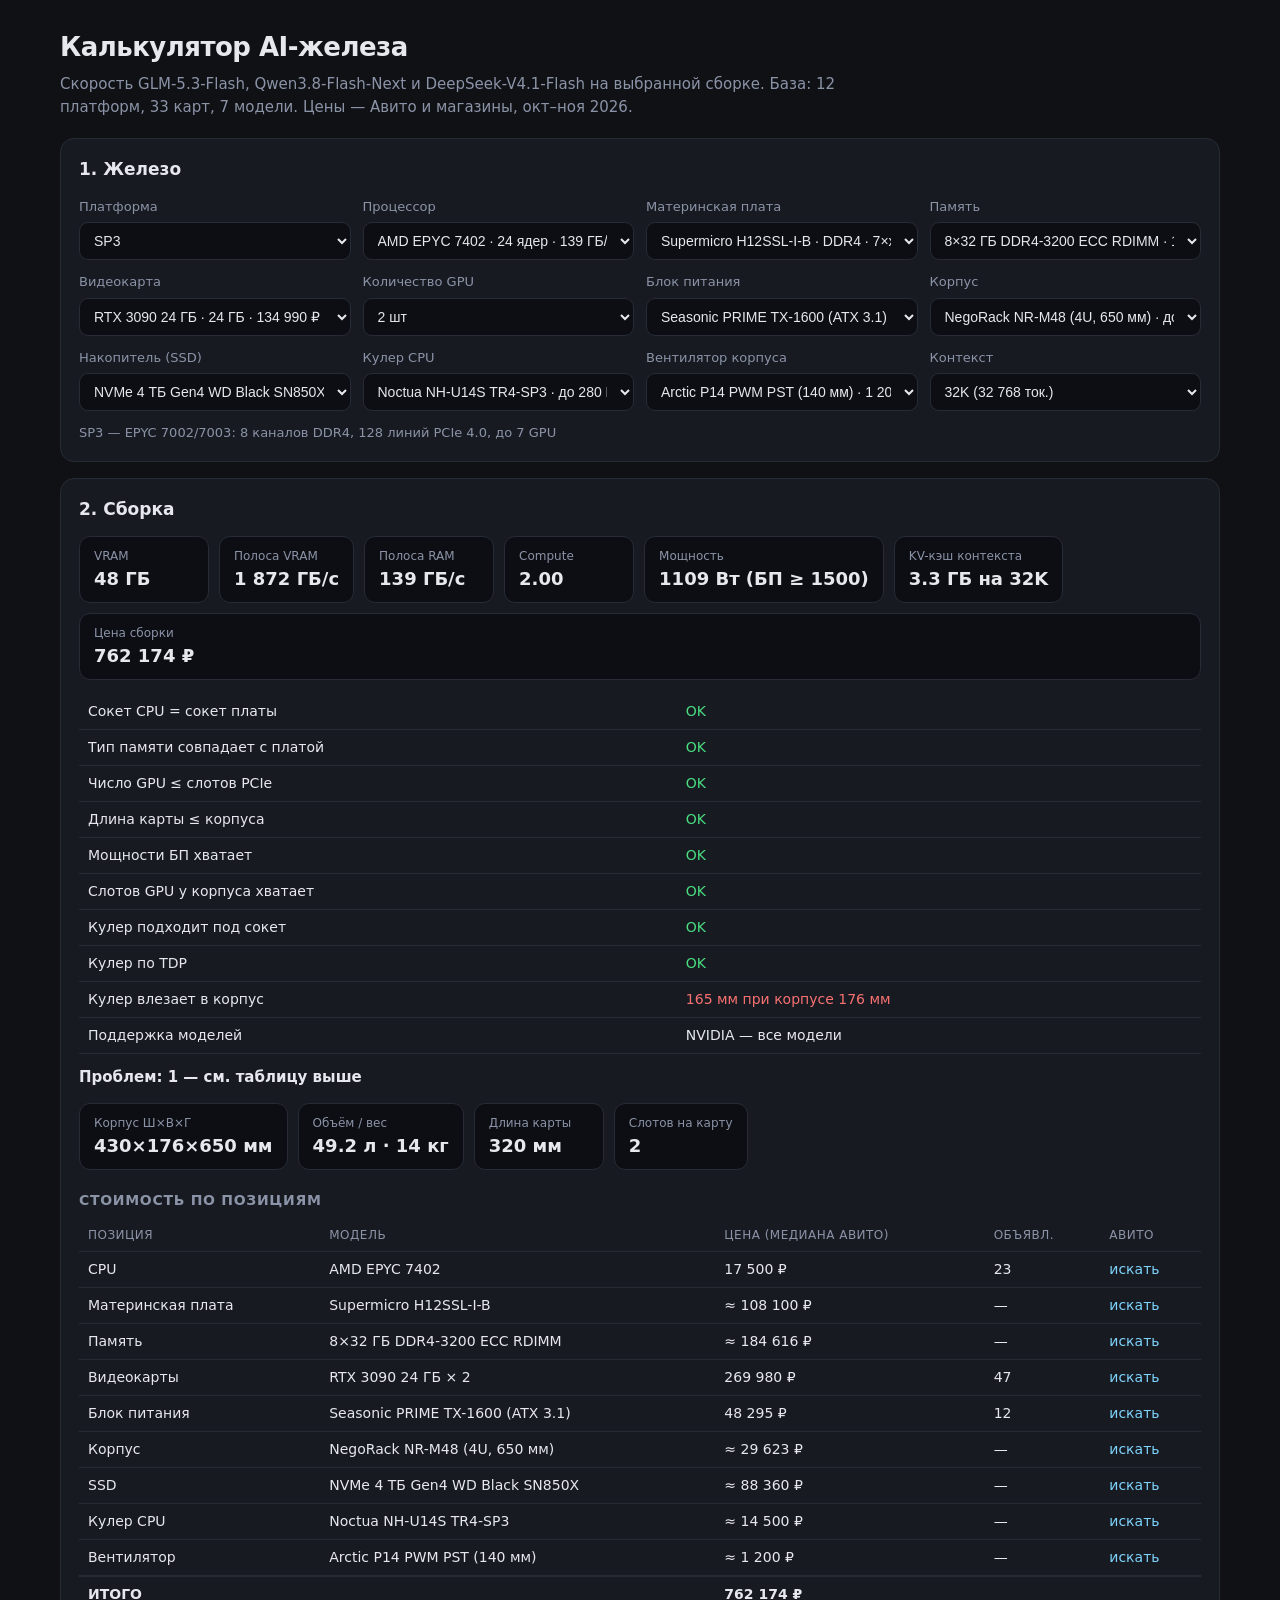
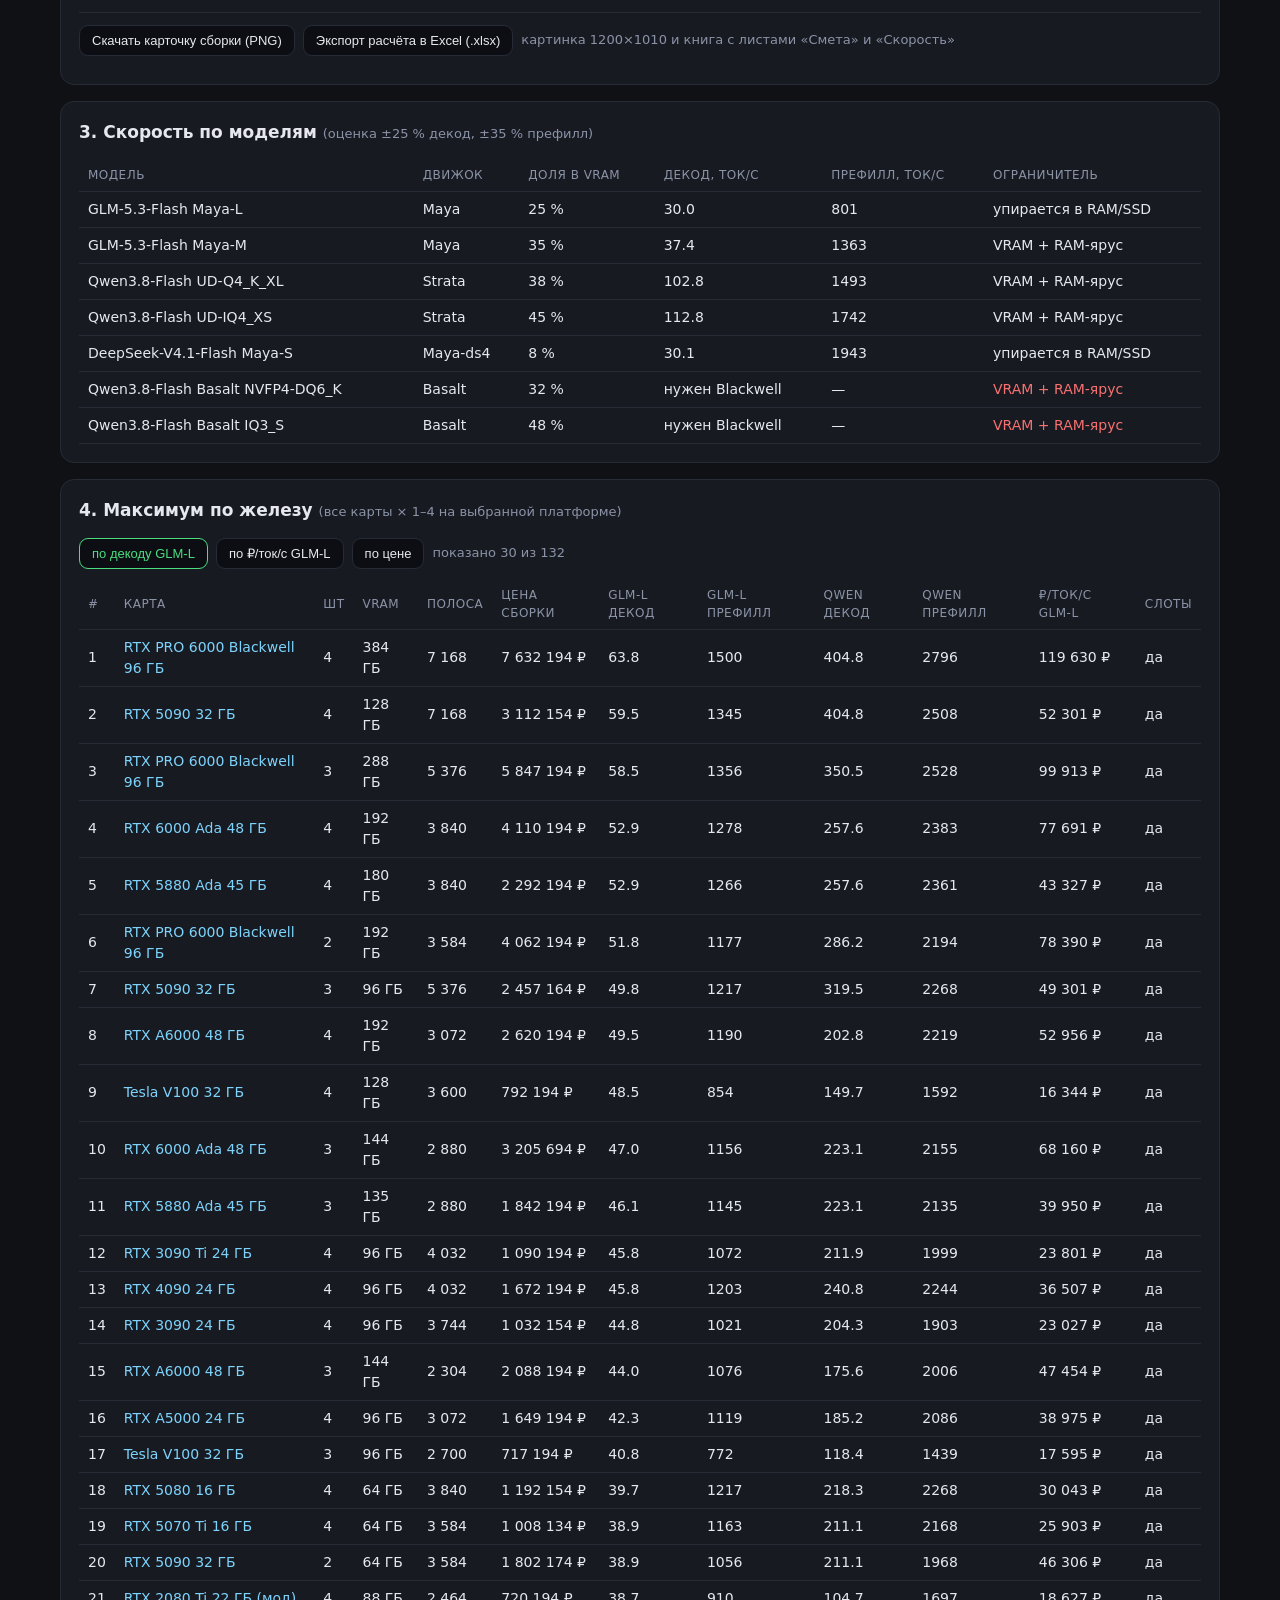
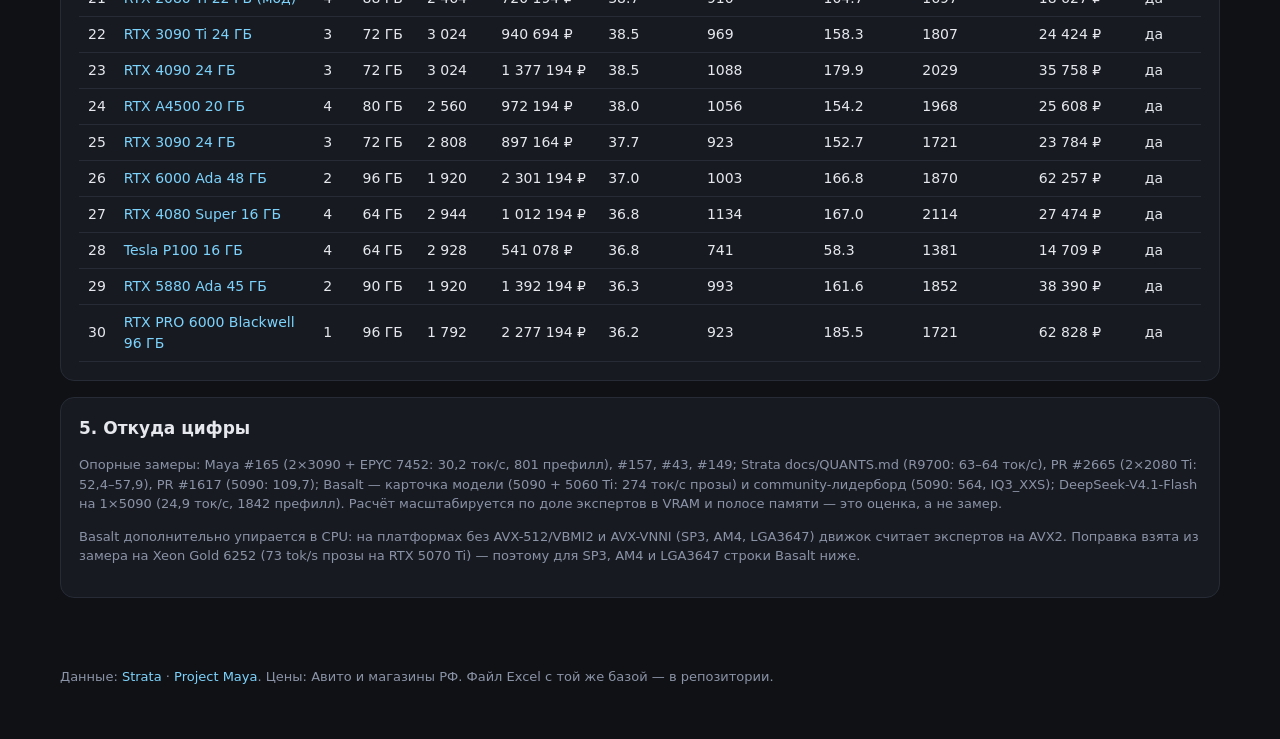
==== commit 499e5db3: "update index.html" ====
--- a/index.html
+++ b/index.html
@@ -103,7 +103,7 @@
      Файл Excel с той же базой — в репозитории.</p>
 </footer>
 
-<script src="data.js?v=792a4ccb"></script>
+<script src="data.js?v=29d95c7b"></script>
 <script src="calc.js"></script>
 <script>
 (function(){
@@ -114,7 +114,7 @@
     var el = $("err");
     if (!el) return;
     el.style.display = "block";
-    el.textContent = "Сбой в скрипте: " + (e.message || e.type) + ". Обновите страницу с Ctrl+F5 — скорее всего закэшировался старый data.js?v=792a4ccb.";
+    el.textContent = "Сбой в скрипте: " + (e.message || e.type) + ". Обновите страницу с Ctrl+F5 — скорее всего закэшировался старый data.js?v=29d95c7b.";
   });
 
   var SSDS = (DB.ssds && DB.ssds.length) ? DB.ssds : [];
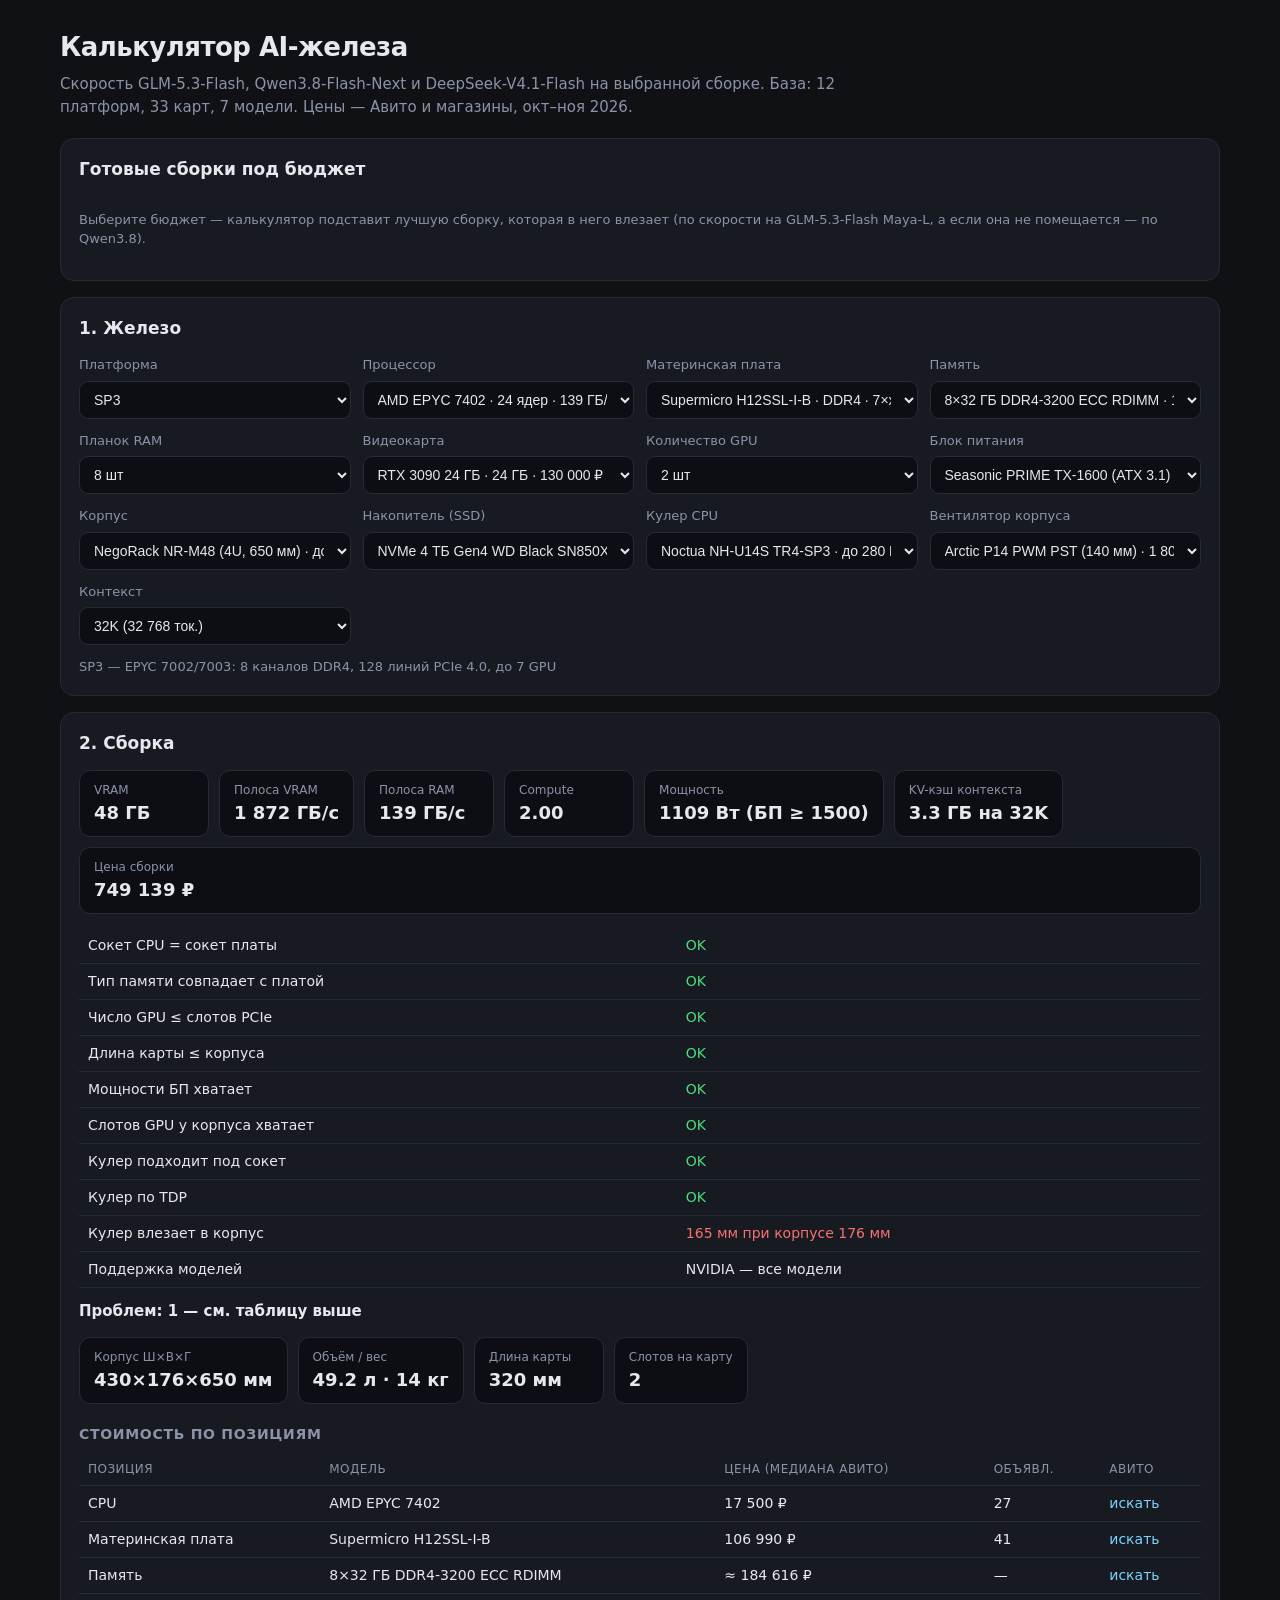
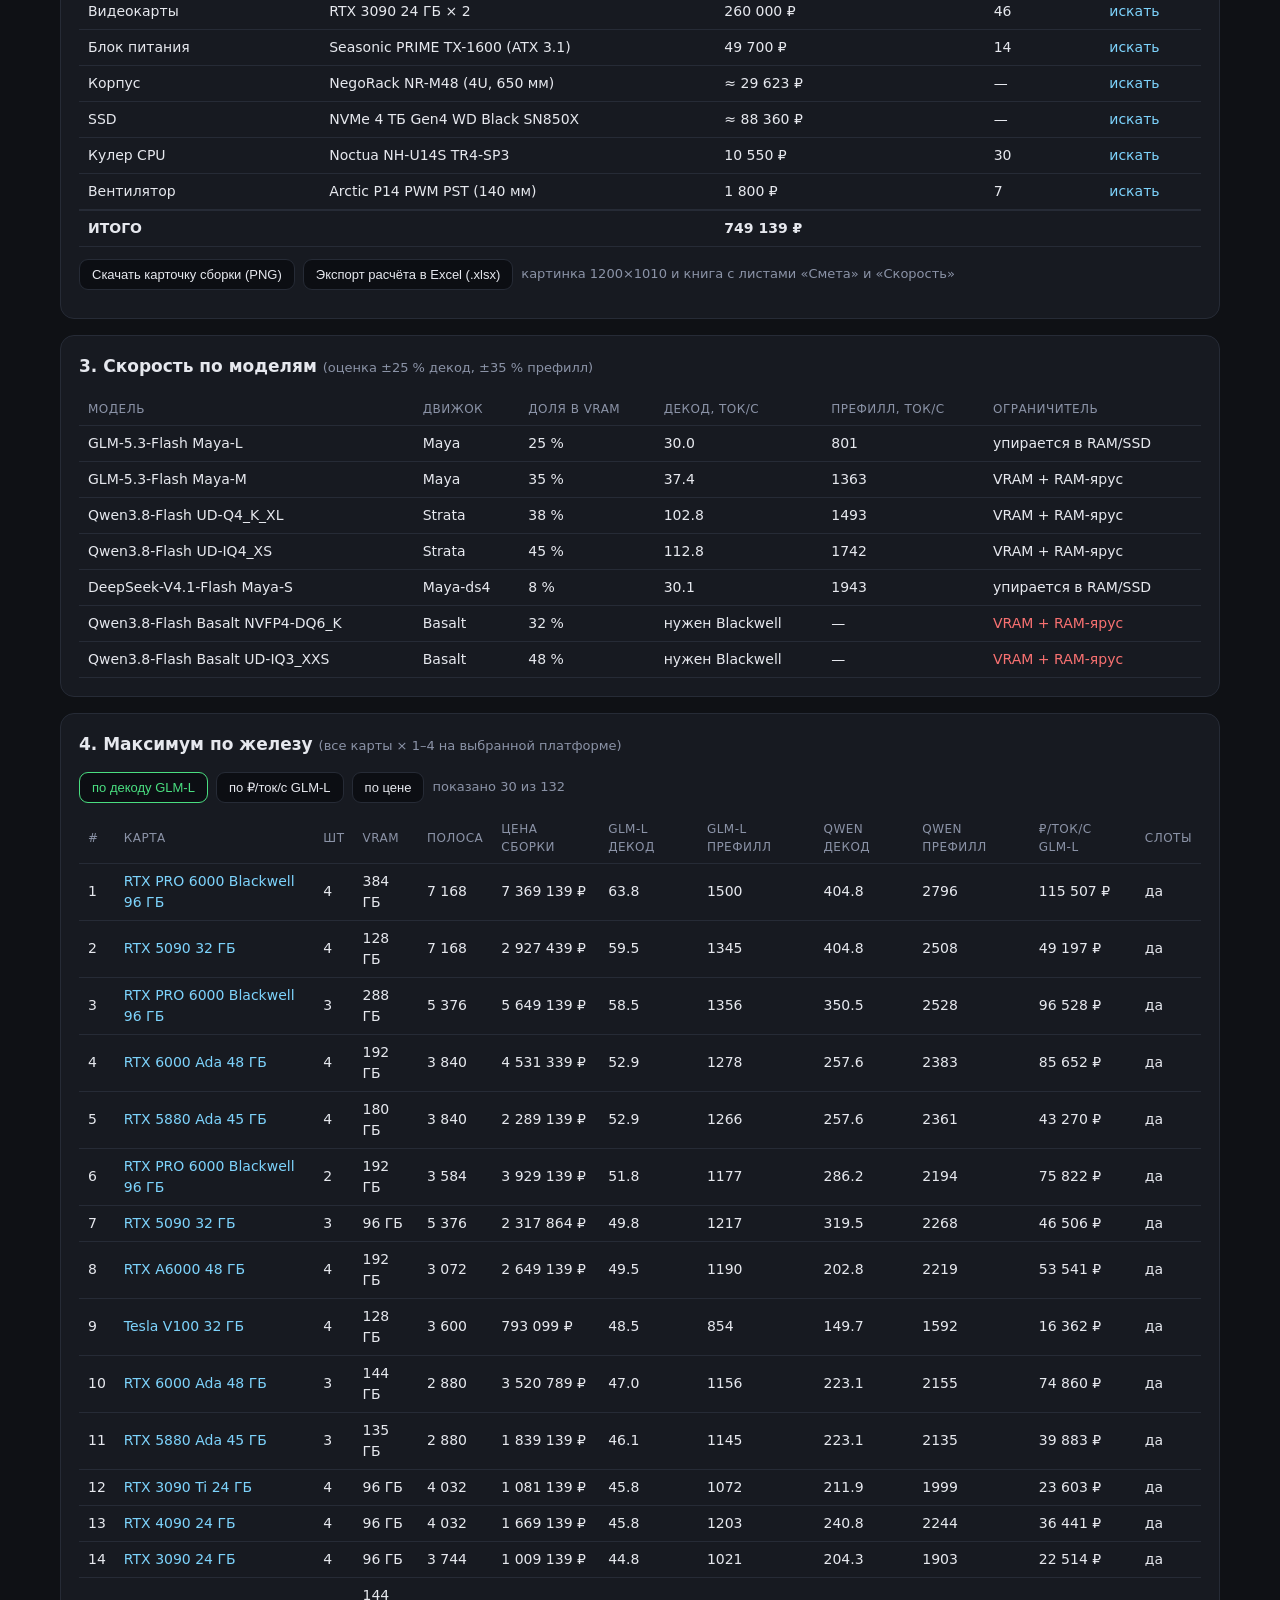
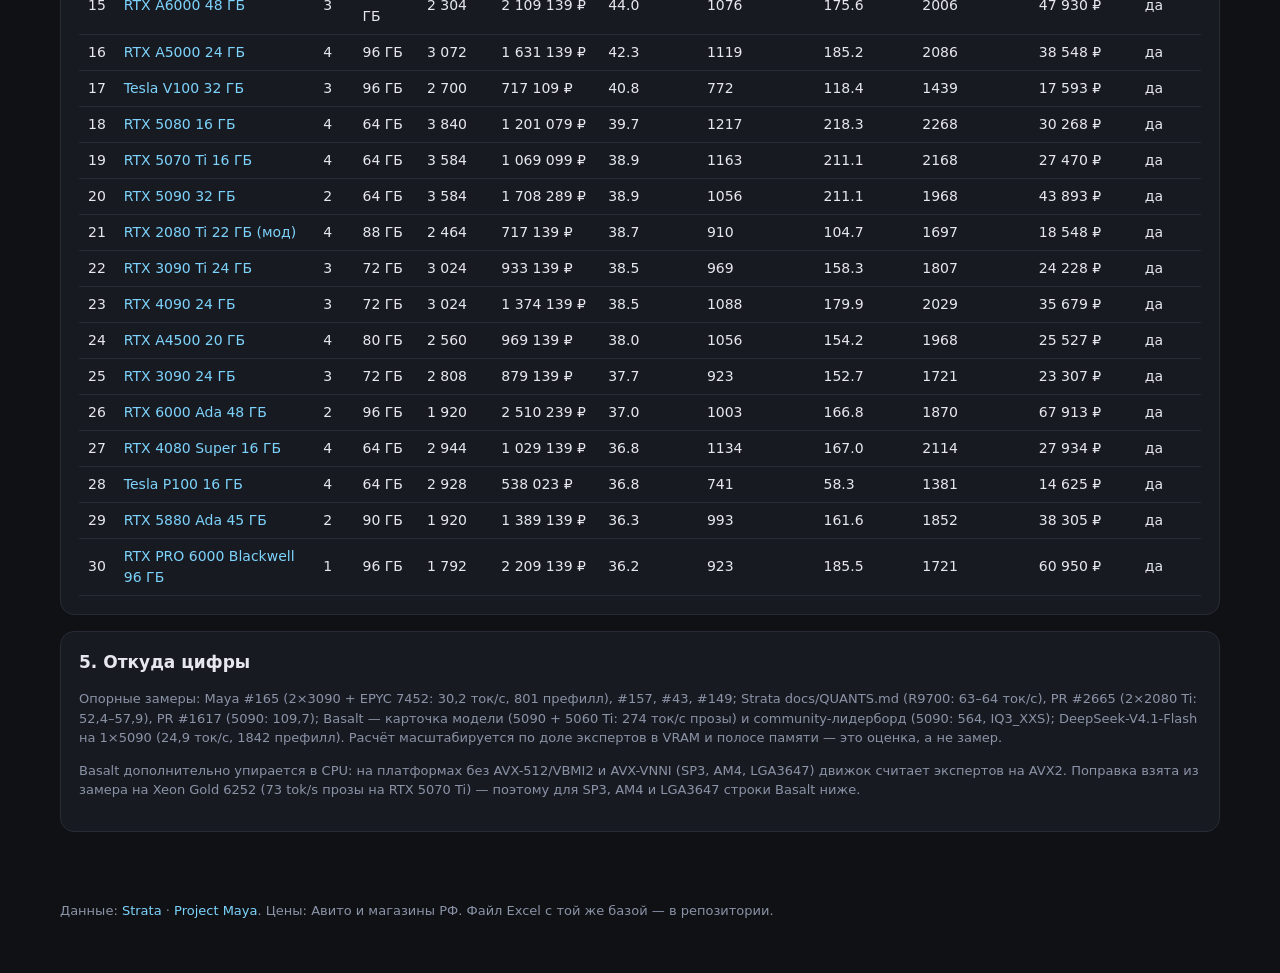
==== commit ce6bd9ce: "update index.html" ====
--- a/index.html
+++ b/index.html
@@ -16,12 +16,18 @@
 <main>
   <div id="err" class="hint" style="display:none;border-color:#f87171;color:#f87171"></div>
   <section class="panel">
+    <h2>Готовые сборки под бюджет</h2>
+    <div class="toolbar" id="presets"></div>
+    <p class="muted" id="presetsHint">Выберите бюджет — калькулятор подставит лучшую сборку, которая в него влезает (по скорости на GLM-5.3-Flash Maya-L, а если она не помещается — по Qwen3.8).</p>
+  </section>
+  <section class="panel">
     <h2>1. Железо</h2>
     <div class="grid">
       <label>Платформа<select id="platform"></select></label>
       <label>Процессор<select id="cpu"></select></label>
       <label>Материнская плата<select id="mb"></select></label>
       <label>Память<select id="ram"></select></label>
+      <label>Планок RAM<select id="sticks"></select></label>
       <label>Видеокарта<select id="gpu"></select></label>
       <label>Количество GPU<select id="count"></select></label>
       <label>Блок питания<select id="psu"></select></label>
@@ -103,7 +109,7 @@
      Файл Excel с той же базой — в репозитории.</p>
 </footer>
 
-<script src="data.js?v=29d95c7b"></script>
+<script src="data.js?v=d2e5dabd"></script>
 <script src="calc.js"></script>
 <script>
 (function(){
@@ -114,7 +120,7 @@
     var el = $("err");
     if (!el) return;
     el.style.display = "block";
-    el.textContent = "Сбой в скрипте: " + (e.message || e.type) + ". Обновите страницу с Ctrl+F5 — скорее всего закэшировался старый data.js?v=29d95c7b.";
+    el.textContent = "Сбой в скрипте: " + (e.message || e.type) + ". Обновите страницу с Ctrl+F5 — скорее всего закэшировался старый data.js?v=d2e5dabd.";
   });
 
   var SSDS = (DB.ssds && DB.ssds.length) ? DB.ssds : [];
@@ -128,9 +134,87 @@
     ssd: SSDS.filter(function(s){ return s.name === DB.ssdDefault; })[0] || SSDS[0] || null,
     cooler: CPU_COOLERS.filter(function(c){ return c.name === DB.coolerDefault; })[0] || CPU_COOLERS[0] || null,
     fan: CASE_FANS.filter(function(c){ return c.name === DB.fanDefault; })[0] || CASE_FANS[0] || null,
+    sticks: null,
     ctx: DB.ctxDefault || 32768,
     models: DB.models
   };
+  var PRESETS = (DB.presets && DB.presets.length) ? DB.presets : [];
+
+  function fillSticks(max){
+    var el = $("sticks");
+    if (!el) return;
+    max = max || 4;
+    if (!sel.sticks || sel.sticks > max) sel.sticks = max;
+    el.innerHTML = "";
+    for (var i = 1; i <= max; i++) {
+      var o = document.createElement("option");
+      o.value = i;
+      o.textContent = i + " шт";
+      if (i === sel.sticks) o.selected = true;
+      el.appendChild(o);
+    }
+  }
+
+  function syncSelects(){
+    function set(id, arr, obj){
+      var el = $(id);
+      if (!el || !arr) return;
+      var i = arr.indexOf(obj);
+      if (i >= 0) el.value = String(i);
+    }
+    set("platform", DB.platforms, sel.platform);
+    set("cpu", sel.platform.cpus, sel.cpu);
+    set("mb", sel.platform.mbs, sel.mb);
+    set("ram", sel.platform.rams, sel.ram);
+    set("gpu", DB.gpus, sel.gpu);
+    set("psu", DB.psus, sel.psu);
+    set("case", DB.cases, sel["case"]);
+    set("ssd", SSDS, sel.ssd);
+    set("fan", CASE_FANS, sel.fan);
+    var cool = CPU_COOLERS.filter(function(c){ return !c.sockets.length || c.sockets.indexOf(sel.platform.name) >= 0; });
+    set("cooler", cool, sel.cooler);
+    if ($("count")) $("count").value = String((sel.count || 1) - 1);
+    fillSticks(sel.mb.ramSlots || 4);
+  }
+
+  function applyPreset(p){
+    var plat = DB.platforms.filter(function(x){ return x.name === p.platform; })[0];
+    if (!plat) return;
+    sel.platform = plat;
+    refreshPlatform();
+    sel.cpu = plat.cpus.filter(function(c){ return c.name === p.cpu; })[0] || plat.cpus[0];
+    sel.mb = plat.mbs.filter(function(m){ return m.name === p.mb; })[0] || plat.mbs[0];
+    sel.ram = plat.rams.filter(function(r){ return r.name === p.ram; })[0] || plat.rams[0];
+    sel.sticks = p.sticks || Math.min(sel.ram.mods, sel.mb.ramSlots);
+    sel.gpu = DB.gpus.filter(function(g){ return g.name === p.gpu; })[0] || sel.gpu;
+    sel.count = p.count || 1;
+    sel.psu = DB.psus.filter(function(x){ return x.name === p.psu; })[0] || sel.psu;
+    sel["case"] = DB.cases.filter(function(x){ return x.name === p.case; })[0] || sel["case"];
+    sel.ssd = SSDS.filter(function(x){ return x.name === p.ssd; })[0] || sel.ssd;
+    sel.cooler = CPU_COOLERS.filter(function(x){ return x.name === p.cooler; })[0] || null;
+    sel.fan = CASE_FANS.filter(function(x){ return x.name === p.fan; })[0] || null;
+    syncSelects();
+    render();
+  }
+
+  function renderPresets(){
+    var el = $("presets");
+    if (!el || !PRESETS.length) return;
+    el.innerHTML = PRESETS.map(function(p, i){
+      var label = (p.budget / 1000) + " т.р." + (p.over ? " (мин.)" : "");
+      return '<button data-p="' + i + '">' + label + "</button>";
+    }).join("");
+    el.querySelectorAll("button").forEach(function(b){
+      b.addEventListener("click", function(){
+        var p = PRESETS[+b.dataset.p];
+        if (!p) return;
+        applyPreset(p);
+        $("presetsHint").textContent = "Бюджет " + (p.budget / 1000) + " т.р.: " + p.target +
+          " ≈ " + p.decode + " ток/с, " + p.gpu + " ×" + p.count + ", сборка " +
+          p.price.toLocaleString("ru-RU") + " ₽";
+      });
+    });
+  }
 
   function fill(selEl, items, getLabel, current){
     selEl.innerHTML = "";
@@ -159,6 +243,7 @@
       fill($("cooler"), opts, function(c){ return c.name + (c.tdp ? " · до " + c.tdp + " Вт" : "") + " · " + c.price.toLocaleString("ru-RU") + " ₽"; }, sel.cooler);
     }
     if ($("ctx")) fill($("ctx"), DB.ctxOptions, function(o){ return o.label + " (" + o.tokens.toLocaleString("ru-RU") + " ток.)"; }, DB.ctxOptions.filter(function(o){ return o.tokens === sel.ctx; })[0]);
+    fillSticks(sel.mb.ramSlots || 4);
     $("hint").textContent = sel.platform.title;
     render();
   }
@@ -171,7 +256,7 @@
 
     $("vram").textContent = r.vram + " ГБ";
     $("bwv").textContent = r.bwVram.toLocaleString("ru-RU") + " ГБ/с";
-    $("bwr").textContent = r.bwRam + " ГБ/с";
+    $("bwr").textContent = (Math.round(r.bwRam * 10) / 10) + " ГБ/с";
     $("comp").textContent = r.compute.toFixed(2);
     $("power").textContent = Math.round(r.power) + " Вт (БП ≥ " + r.psuNeed + ")";
     if ($("kv")) {
@@ -364,12 +449,13 @@
     sel.platform = DB.platforms[+e.target.value];
     refreshPlatform();
   });
-  ["cpu", "mb", "ram", "gpu", "count", "psu", "case", "ssd", "cooler", "fan", "ctx"].forEach(function(key){
+  ["cpu", "mb", "ram", "sticks", "gpu", "count", "psu", "case", "ssd", "cooler", "fan", "ctx"].forEach(function(key){
     $(key).addEventListener("change", function(e){
       var v = +e.target.value;
       if (key === "cpu") sel.cpu = sel.platform.cpus[v];
-      else if (key === "mb") sel.mb = sel.platform.mbs[v];
-      else if (key === "ram") sel.ram = sel.platform.rams[v];
+      else if (key === "mb") { sel.mb = sel.platform.mbs[v]; sel.sticks = Math.min(sel.sticks || sel.ram.mods, sel.mb.ramSlots); fillSticks(sel.mb.ramSlots); }
+      else if (key === "ram") { sel.ram = sel.platform.rams[v]; sel.sticks = Math.min(sel.ram.mods, sel.mb.ramSlots); fillSticks(sel.mb.ramSlots); }
+      else if (key === "sticks") sel.sticks = v;
       else if (key === "gpu") sel.gpu = DB.gpus[v];
       else if (key === "count") sel.count = v + 1;
       else if (key === "psu") sel.psu = DB.psus[v];
@@ -385,6 +471,7 @@
     b.addEventListener("click", function(){
       if (b.id === "dl") { downloadCard(); return; }
       if (b.id === "xl") { if (window.Xlsx) window.Xlsx.download(sel, Calc.build(sel)); return; }
+      if (!b.dataset.sort) return;
       sortKey = b.dataset.sort;
       document.querySelectorAll(".toolbar button").forEach(function(x){ x.classList.remove("active"); });
       b.classList.add("active");
@@ -403,6 +490,8 @@
   if (CASE_FANS.length && $("fan")) fill($("fan"), CASE_FANS, function(c){ return c.name + " · " + c.price.toLocaleString("ru-RU") + " ₽"; }, sel.fan);
   $("count").value = "1";
   refreshPlatform();
+  fillSticks(sel.mb.ramSlots || 4);
+  renderPresets();
 })();
 </script>
 <script src="export.js?v=b152e8be"></script>
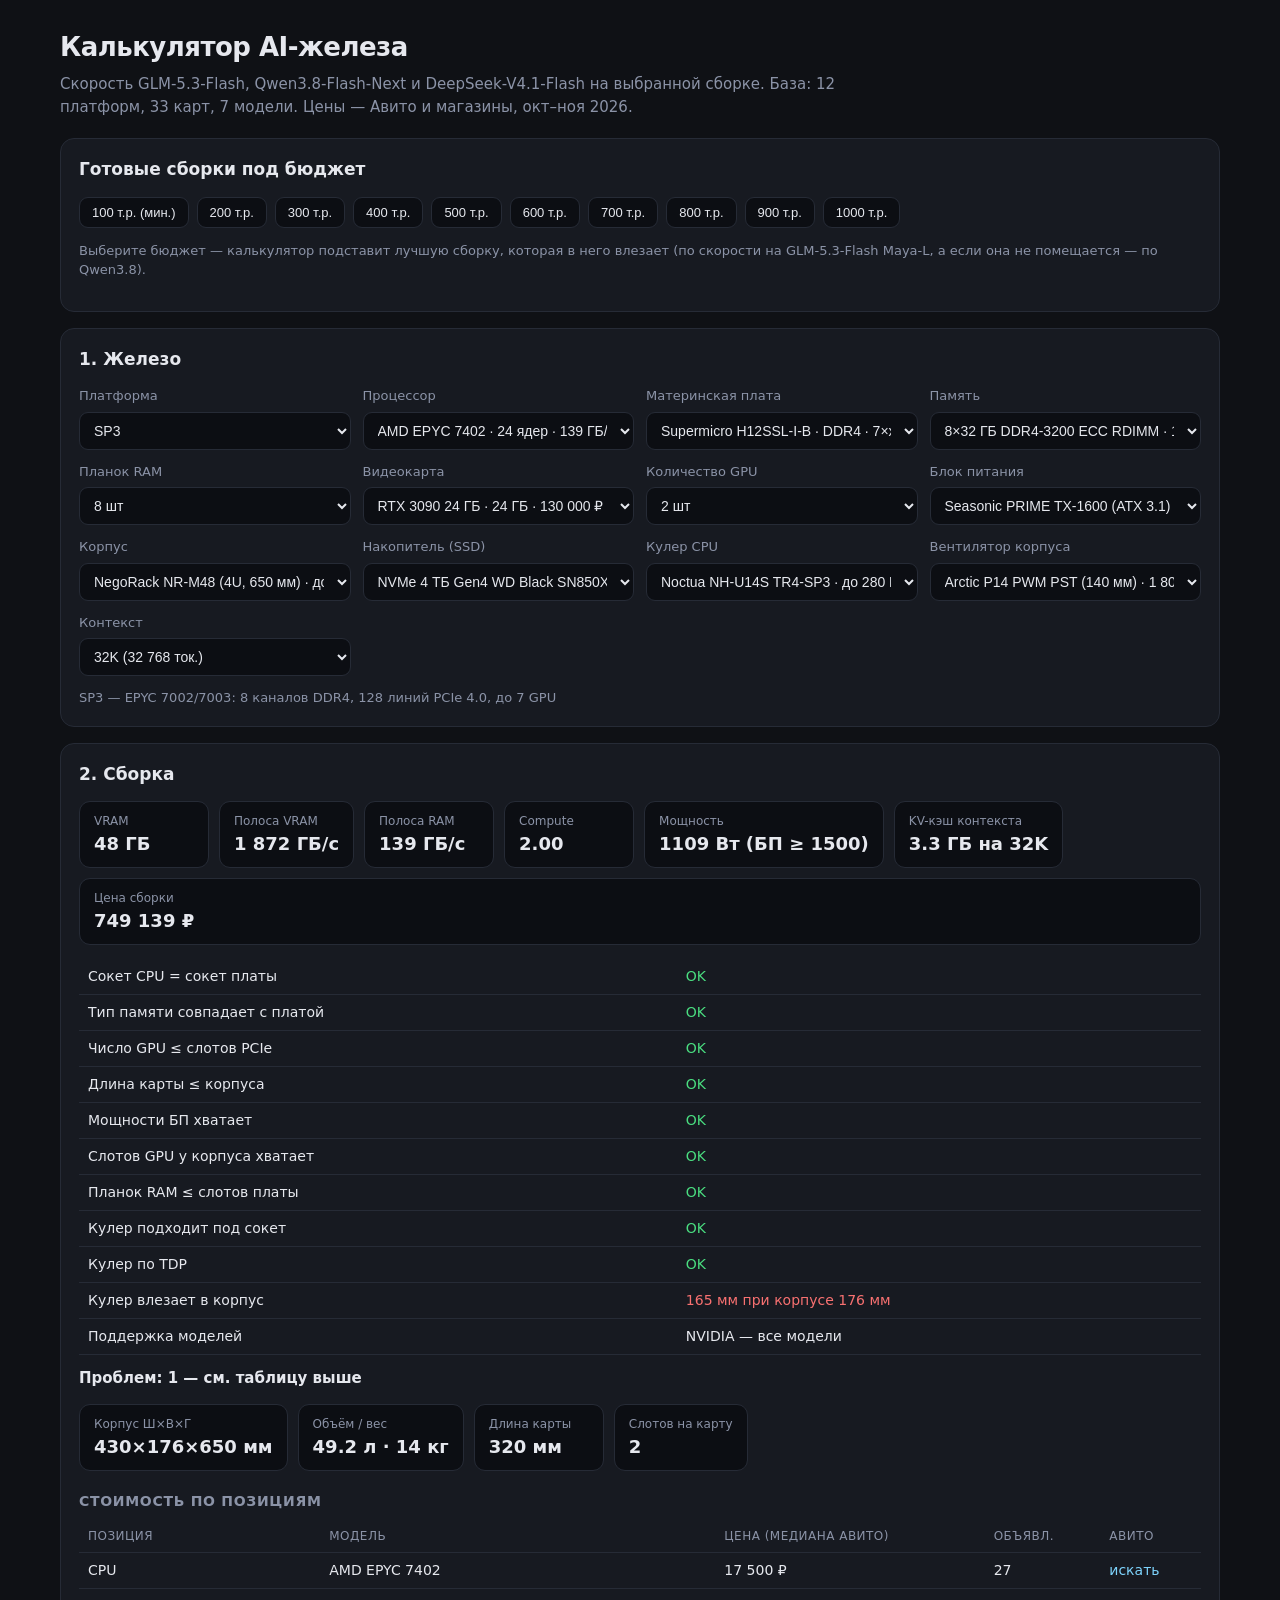
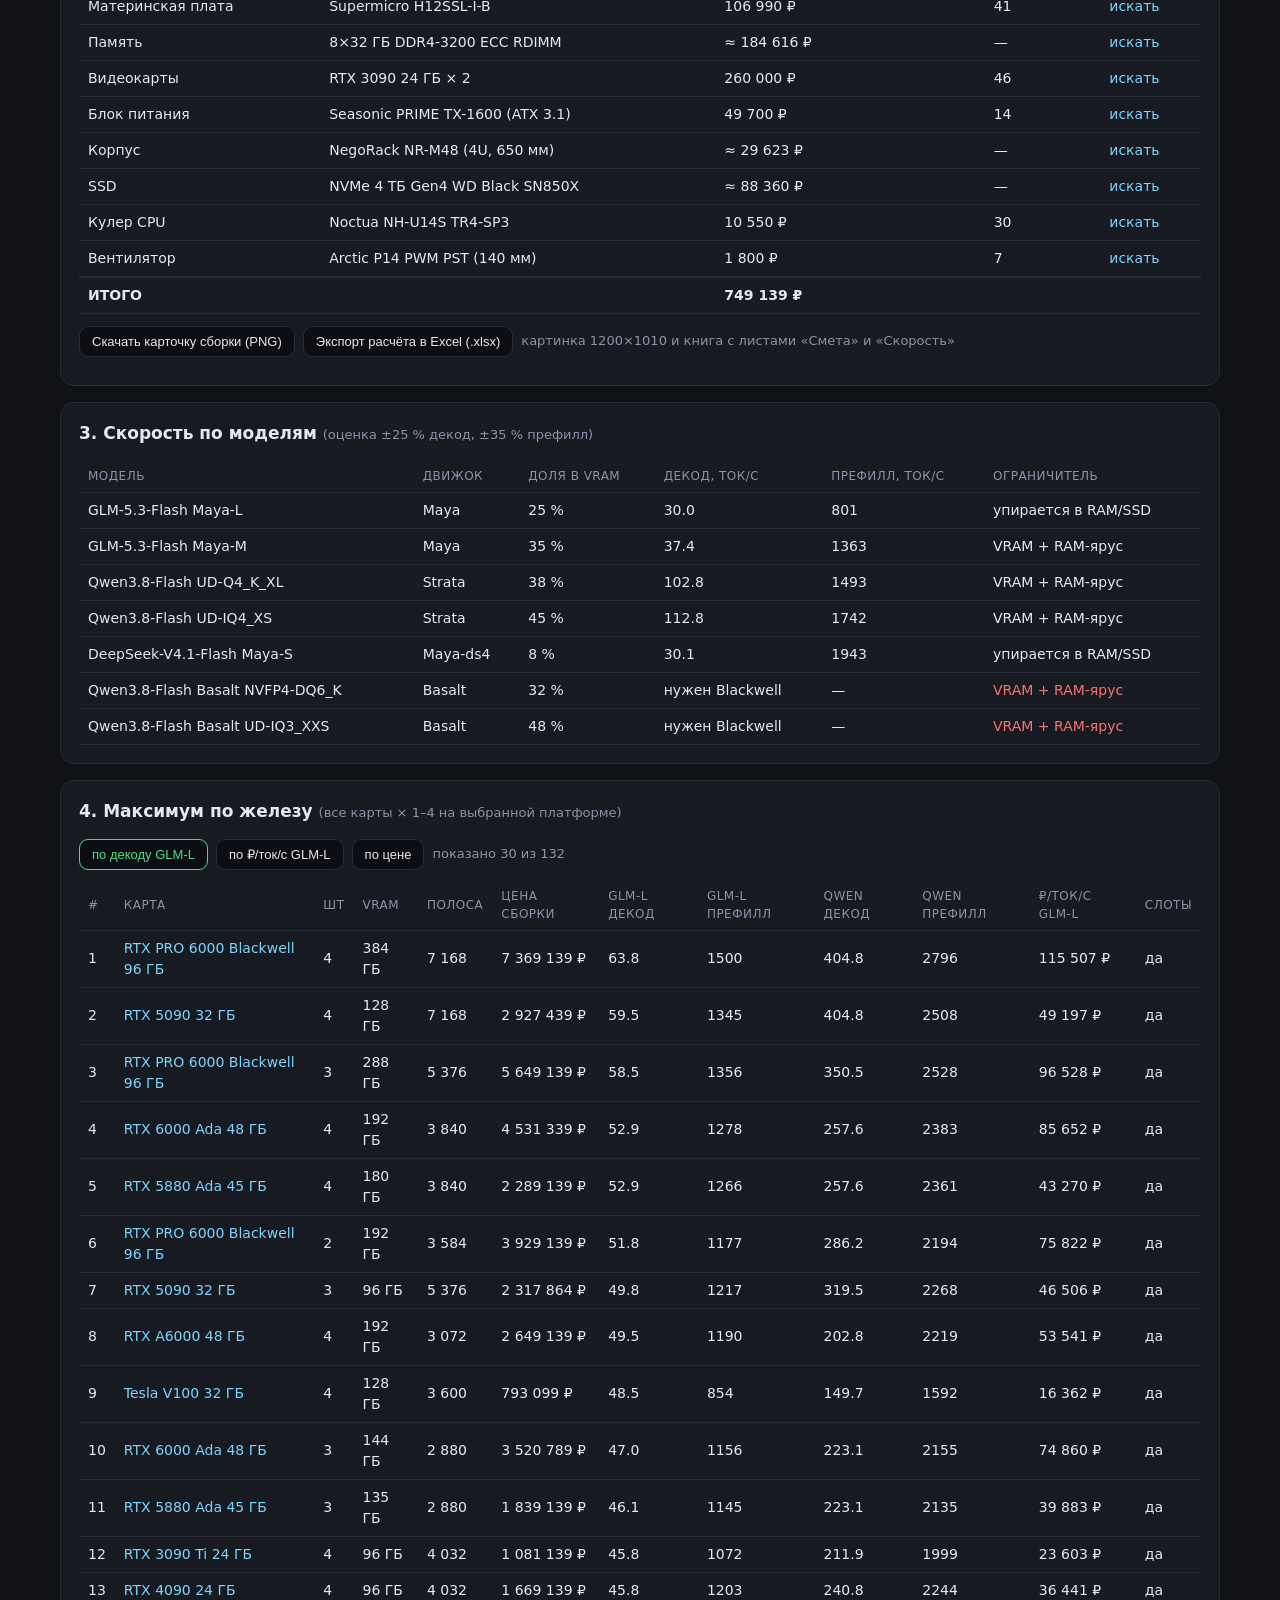
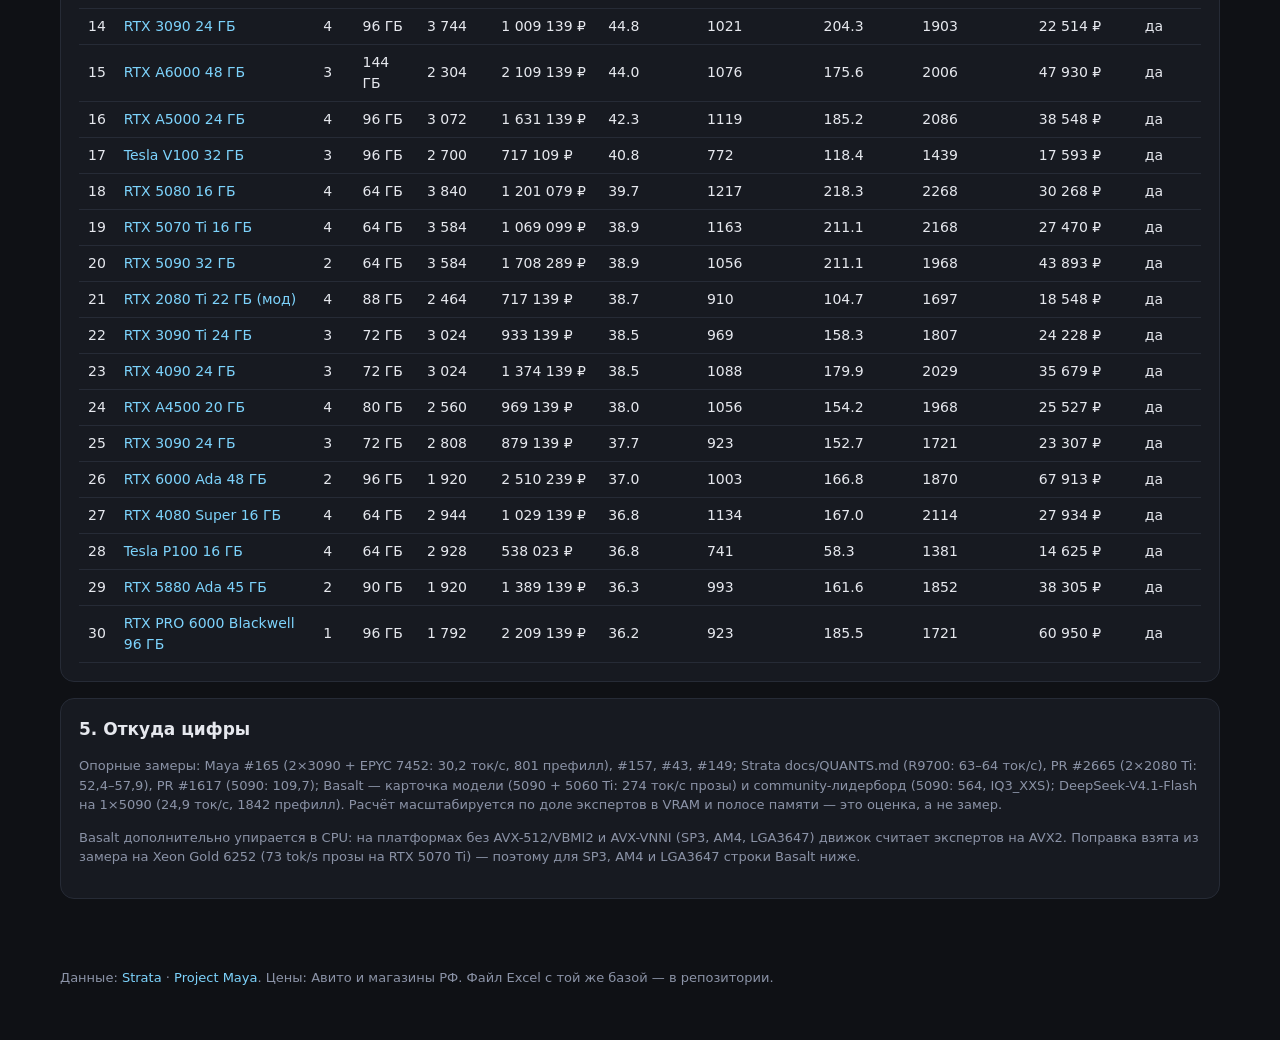
==== commit 2352868c: "update index.html" ====
--- a/index.html
+++ b/index.html
@@ -109,7 +109,7 @@
      Файл Excel с той же базой — в репозитории.</p>
 </footer>
 
-<script src="data.js?v=d2e5dabd"></script>
+<script src="data.js?v=ef10afa6"></script>
 <script src="calc.js"></script>
 <script>
 (function(){
@@ -120,7 +120,7 @@
     var el = $("err");
     if (!el) return;
     el.style.display = "block";
-    el.textContent = "Сбой в скрипте: " + (e.message || e.type) + ". Обновите страницу с Ctrl+F5 — скорее всего закэшировался старый data.js?v=d2e5dabd.";
+    el.textContent = "Сбой в скрипте: " + (e.message || e.type) + ". Обновите страницу с Ctrl+F5 — скорее всего закэшировался старый data.js?v=ef10afa6.";
   });
 
   var SSDS = (DB.ssds && DB.ssds.length) ? DB.ssds : [];
@@ -232,15 +232,15 @@
     sel.cpu = sel.platform.cpus[0];
     sel.mb = sel.platform.mbs[0];
     sel.ram = sel.platform.rams[0];
-    fill($("cpu"), sel.platform.cpus, function(c){ return c.name + " · " + c.cores + " ядер · " + c.bw + " ГБ/с · " + c.price.toLocaleString("ru-RU") + " ₽"; }, sel.cpu);
-    fill($("mb"), sel.platform.mbs, function(m){ return m.name + " · " + m.ram + " · " + m.slots + "×x16 · " + m.price.toLocaleString("ru-RU") + " ₽"; }, sel.mb);
-    fill($("ram"), sel.platform.rams, function(r){ return r.name + " · " + r.price.toLocaleString("ru-RU") + " ₽"; }, sel.ram);
+    fill($("cpu"), sel.platform.cpus, function(c){ return c.name + " · " + c.cores + " ядер · " + c.bw + " ГБ/с · " + c.price.toLocaleString("ru-RU") + " ₽" + fromMin(c); }, sel.cpu);
+    fill($("mb"), sel.platform.mbs, function(m){ return m.name + " · " + m.ram + " · " + m.slots + "×x16 · " + m.price.toLocaleString("ru-RU") + " ₽" + fromMin(m); }, sel.mb);
+    fill($("ram"), sel.platform.rams, function(r){ return r.name + " · " + r.price.toLocaleString("ru-RU") + " ₽" + fromMin(r); }, sel.ram);
     // кулеры под выбранный сокет
     var opts = CPU_COOLERS.filter(function(c){ return !c.sockets.length || c.sockets.indexOf(sel.platform.name) >= 0; });
     var prev = sel.cooler ? sel.cooler.name : null;
     sel.cooler = opts.filter(function(c){ return c.name === prev; })[0] || opts[0] || null;
     if ($("cooler") && opts.length) {
-      fill($("cooler"), opts, function(c){ return c.name + (c.tdp ? " · до " + c.tdp + " Вт" : "") + " · " + c.price.toLocaleString("ru-RU") + " ₽"; }, sel.cooler);
+      fill($("cooler"), opts, function(c){ return c.name + (c.tdp ? " · до " + c.tdp + " Вт" : "") + " · " + c.price.toLocaleString("ru-RU") + " ₽" + fromMin(c); }, sel.cooler);
     }
     if ($("ctx")) fill($("ctx"), DB.ctxOptions, function(o){ return o.label + " (" + o.tokens.toLocaleString("ru-RU") + " ток.)"; }, DB.ctxOptions.filter(function(o){ return o.tokens === sel.ctx; })[0]);
     fillSticks(sel.mb.ramSlots || 4);
@@ -250,6 +250,7 @@
 
   function money(v){ return Math.round(v).toLocaleString("ru-RU") + " ₽"; }
   function num(v, d){ return v == null ? "—" : v.toFixed(d == null ? 1 : d); }
+  function fromMin(o){ return (o && o.min && o.min < o.price) ? " · от " + o.min.toLocaleString("ru-RU") + " ₽" : ""; }
 
   function render(){
     var r = Calc.build(sel);
@@ -482,12 +483,12 @@
   // инициализация
   $("stats").textContent = DB.platforms.length + " платформ, " + DB.gpus.length + " карт, " + DB.models.length + " модели";
   fill($("platform"), DB.platforms, function(p){ return p.name; }, sel.platform);
-  fill($("gpu"), DB.gpus, function(g){ return g.name + " · " + g.vram + " ГБ · " + (g.price ? g.price.toLocaleString("ru-RU") + " ₽" : "цена н/д") + " · " + g.vendor; }, sel.gpu);
+  fill($("gpu"), DB.gpus, function(g){ return g.name + " · " + g.vram + " ГБ · " + (g.price ? g.price.toLocaleString("ru-RU") + " ₽" : "цена н/д") + fromMin(g) + " · " + g.vendor; }, sel.gpu);
   fill($("count"), [1, 2, 3, 4], function(n){ return n + " шт"; }, 2);
-  fill($("psu"), DB.psus, function(p){ return p.name + " · " + p.w + " Вт · " + p.price.toLocaleString("ru-RU") + " ₽"; }, sel.psu);
-  fill($("case"), DB.cases, function(c){ return c.name + " · до " + c.len + " мм · " + c.price.toLocaleString("ru-RU") + " ₽"; }, sel["case"]);
-  if (SSDS.length && $("ssd")) fill($("ssd"), SSDS, function(s){ return s.name + " · " + s.gb + " ГБ · " + s.price.toLocaleString("ru-RU") + " ₽"; }, sel.ssd);
-  if (CASE_FANS.length && $("fan")) fill($("fan"), CASE_FANS, function(c){ return c.name + " · " + c.price.toLocaleString("ru-RU") + " ₽"; }, sel.fan);
+  fill($("psu"), DB.psus, function(p){ return p.name + " · " + p.w + " Вт · " + p.price.toLocaleString("ru-RU") + " ₽" + fromMin(p); }, sel.psu);
+  fill($("case"), DB.cases, function(c){ return c.name + " · до " + c.len + " мм · " + c.price.toLocaleString("ru-RU") + " ₽" + fromMin(c); }, sel["case"]);
+  if (SSDS.length && $("ssd")) fill($("ssd"), SSDS, function(s){ return s.name + " · " + s.gb + " ГБ · " + s.price.toLocaleString("ru-RU") + " ₽" + fromMin(s); }, sel.ssd);
+  if (CASE_FANS.length && $("fan")) fill($("fan"), CASE_FANS, function(c){ return c.name + " · " + c.price.toLocaleString("ru-RU") + " ₽" + fromMin(c); }, sel.fan);
   $("count").value = "1";
   refreshPlatform();
   fillSticks(sel.mb.ramSlots || 4);
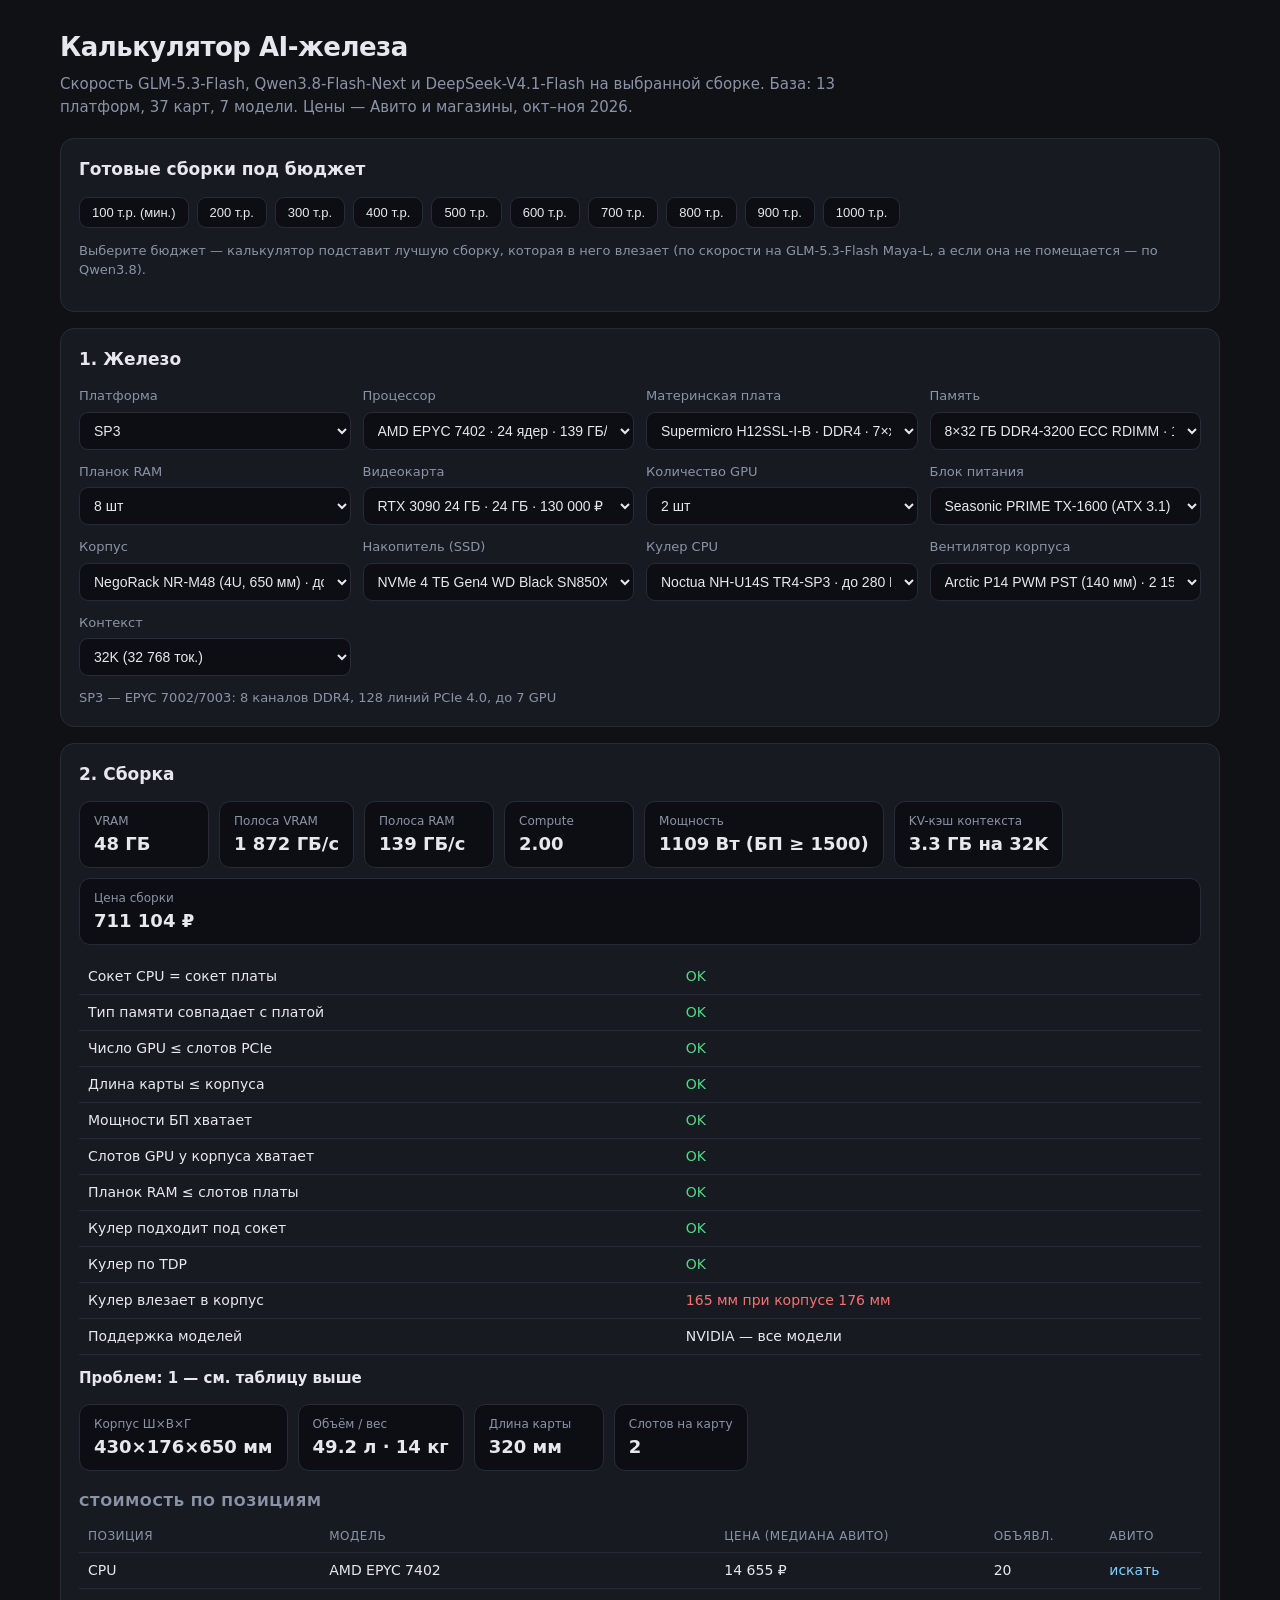
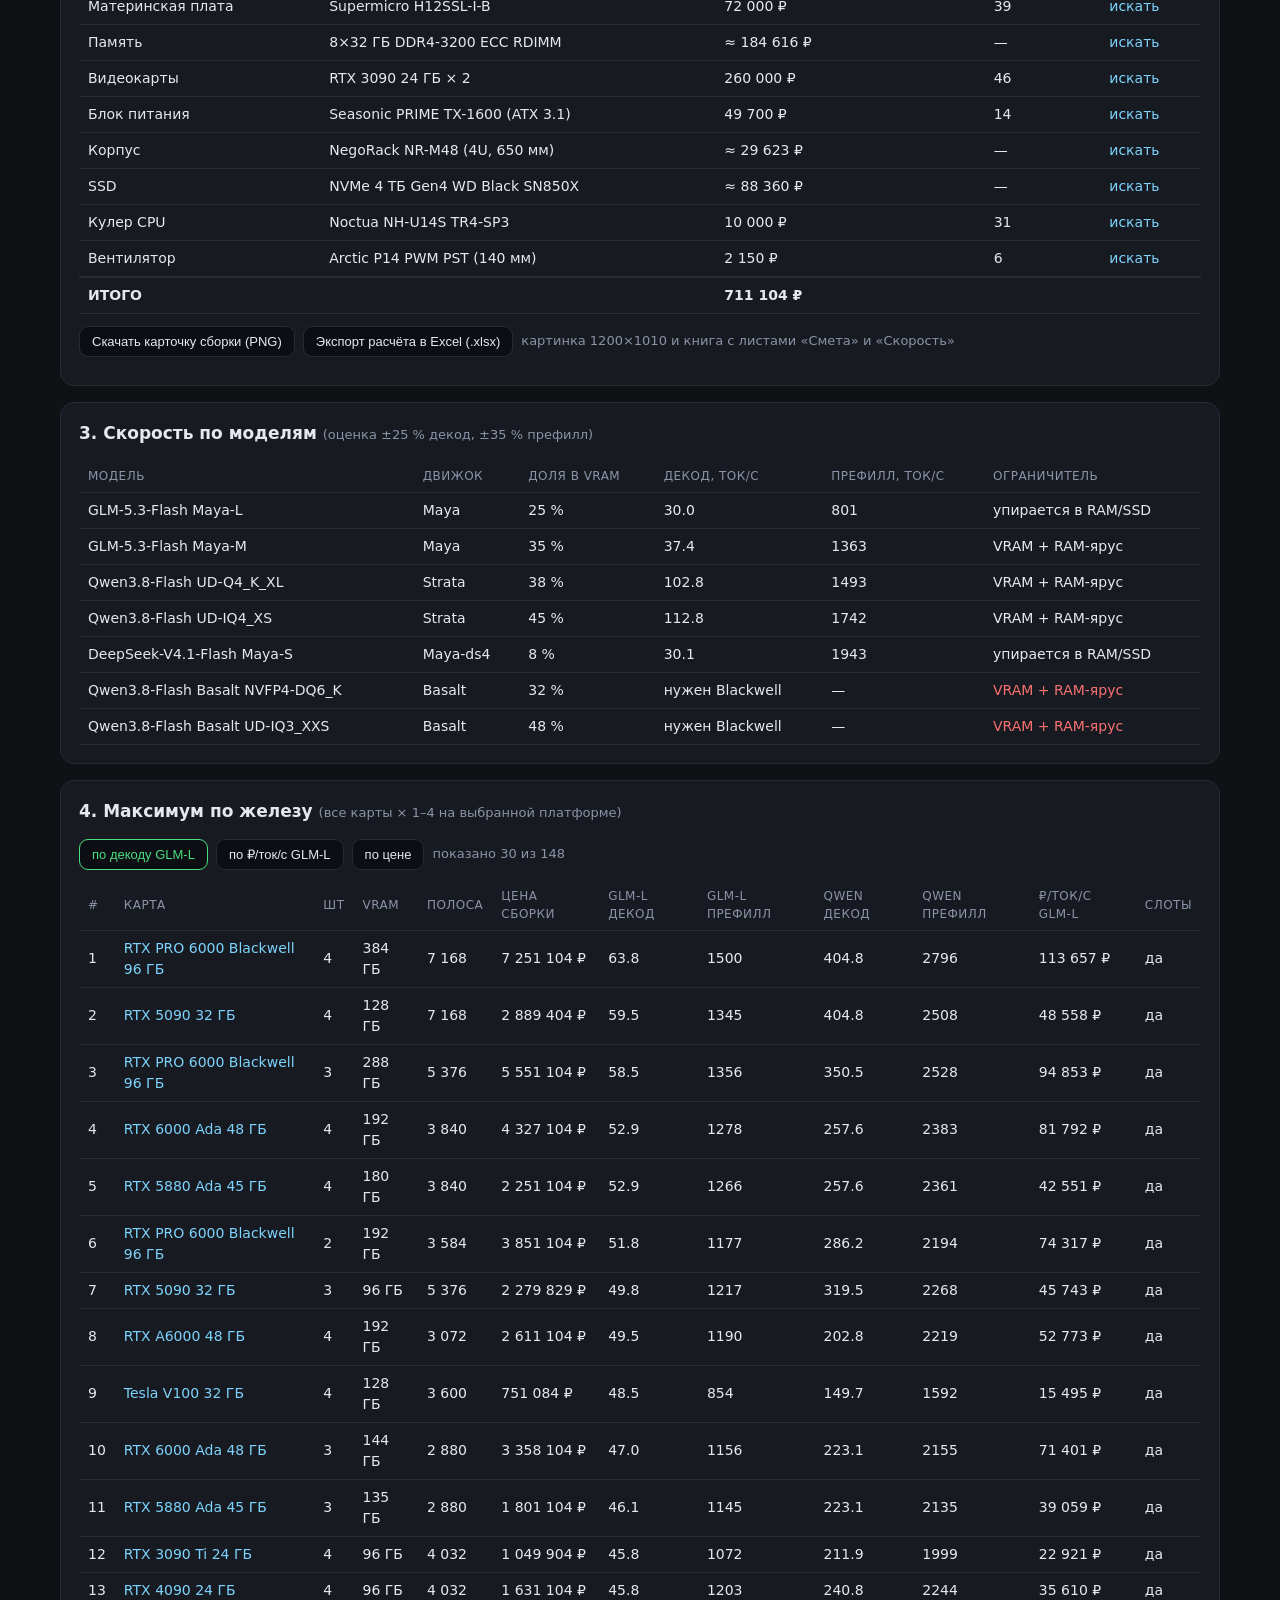
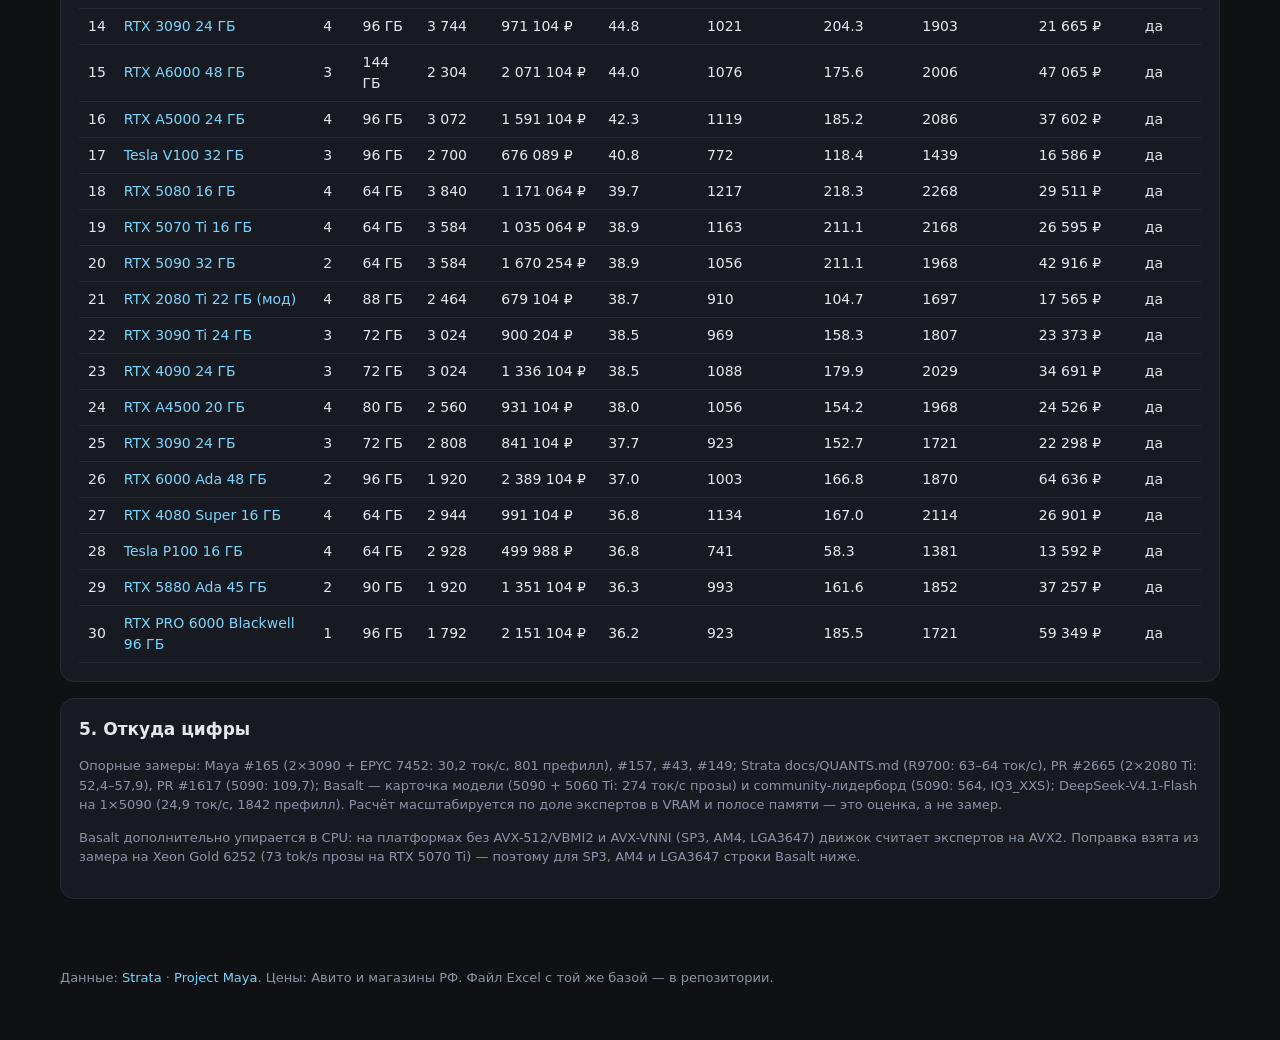
==== commit d516b316: "update index.html" ====
--- a/index.html
+++ b/index.html
@@ -109,7 +109,7 @@
      Файл Excel с той же базой — в репозитории.</p>
 </footer>
 
-<script src="data.js?v=ef10afa6"></script>
+<script src="data.js?v=b12fcc56"></script>
 <script src="calc.js"></script>
 <script>
 (function(){
@@ -120,7 +120,7 @@
     var el = $("err");
     if (!el) return;
     el.style.display = "block";
-    el.textContent = "Сбой в скрипте: " + (e.message || e.type) + ". Обновите страницу с Ctrl+F5 — скорее всего закэшировался старый data.js?v=ef10afa6.";
+    el.textContent = "Сбой в скрипте: " + (e.message || e.type) + ". Обновите страницу с Ctrl+F5 — скорее всего закэшировался старый data.js?v=b12fcc56.";
   });
 
   var SSDS = (DB.ssds && DB.ssds.length) ? DB.ssds : [];
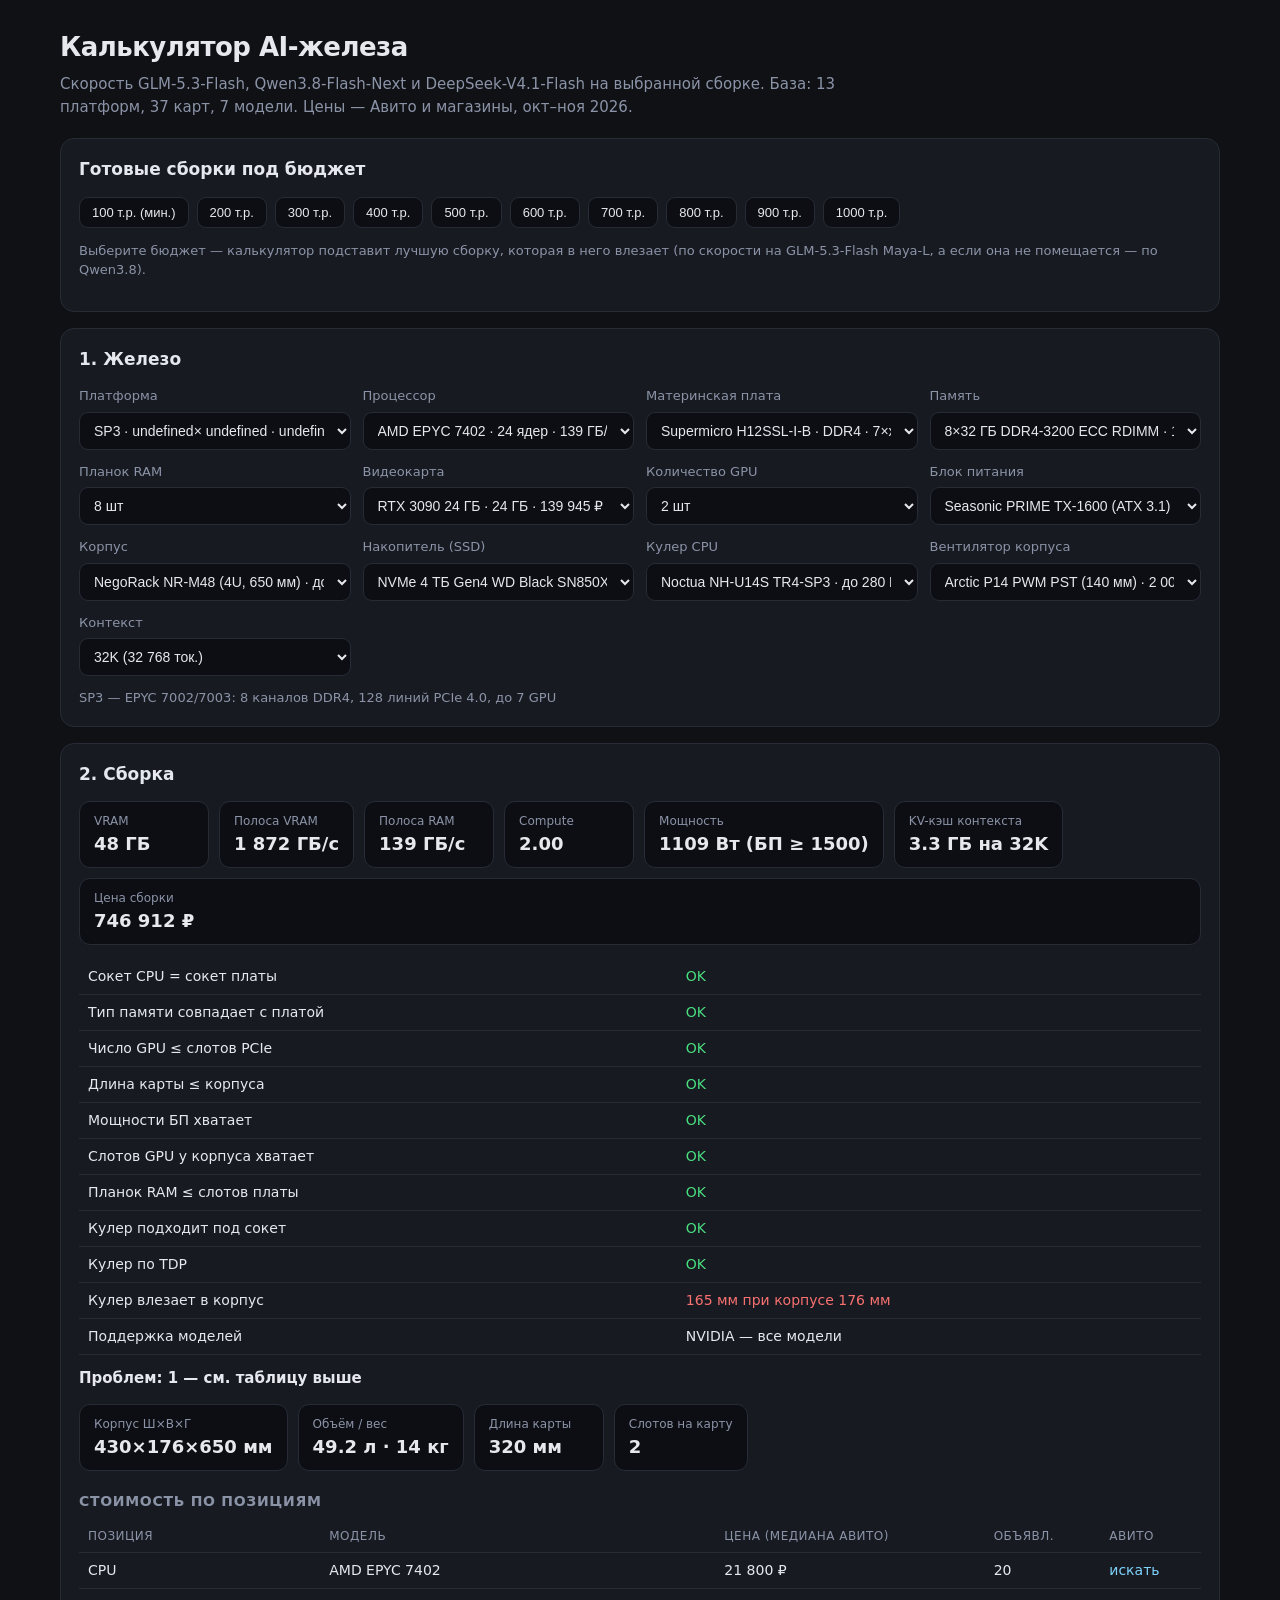
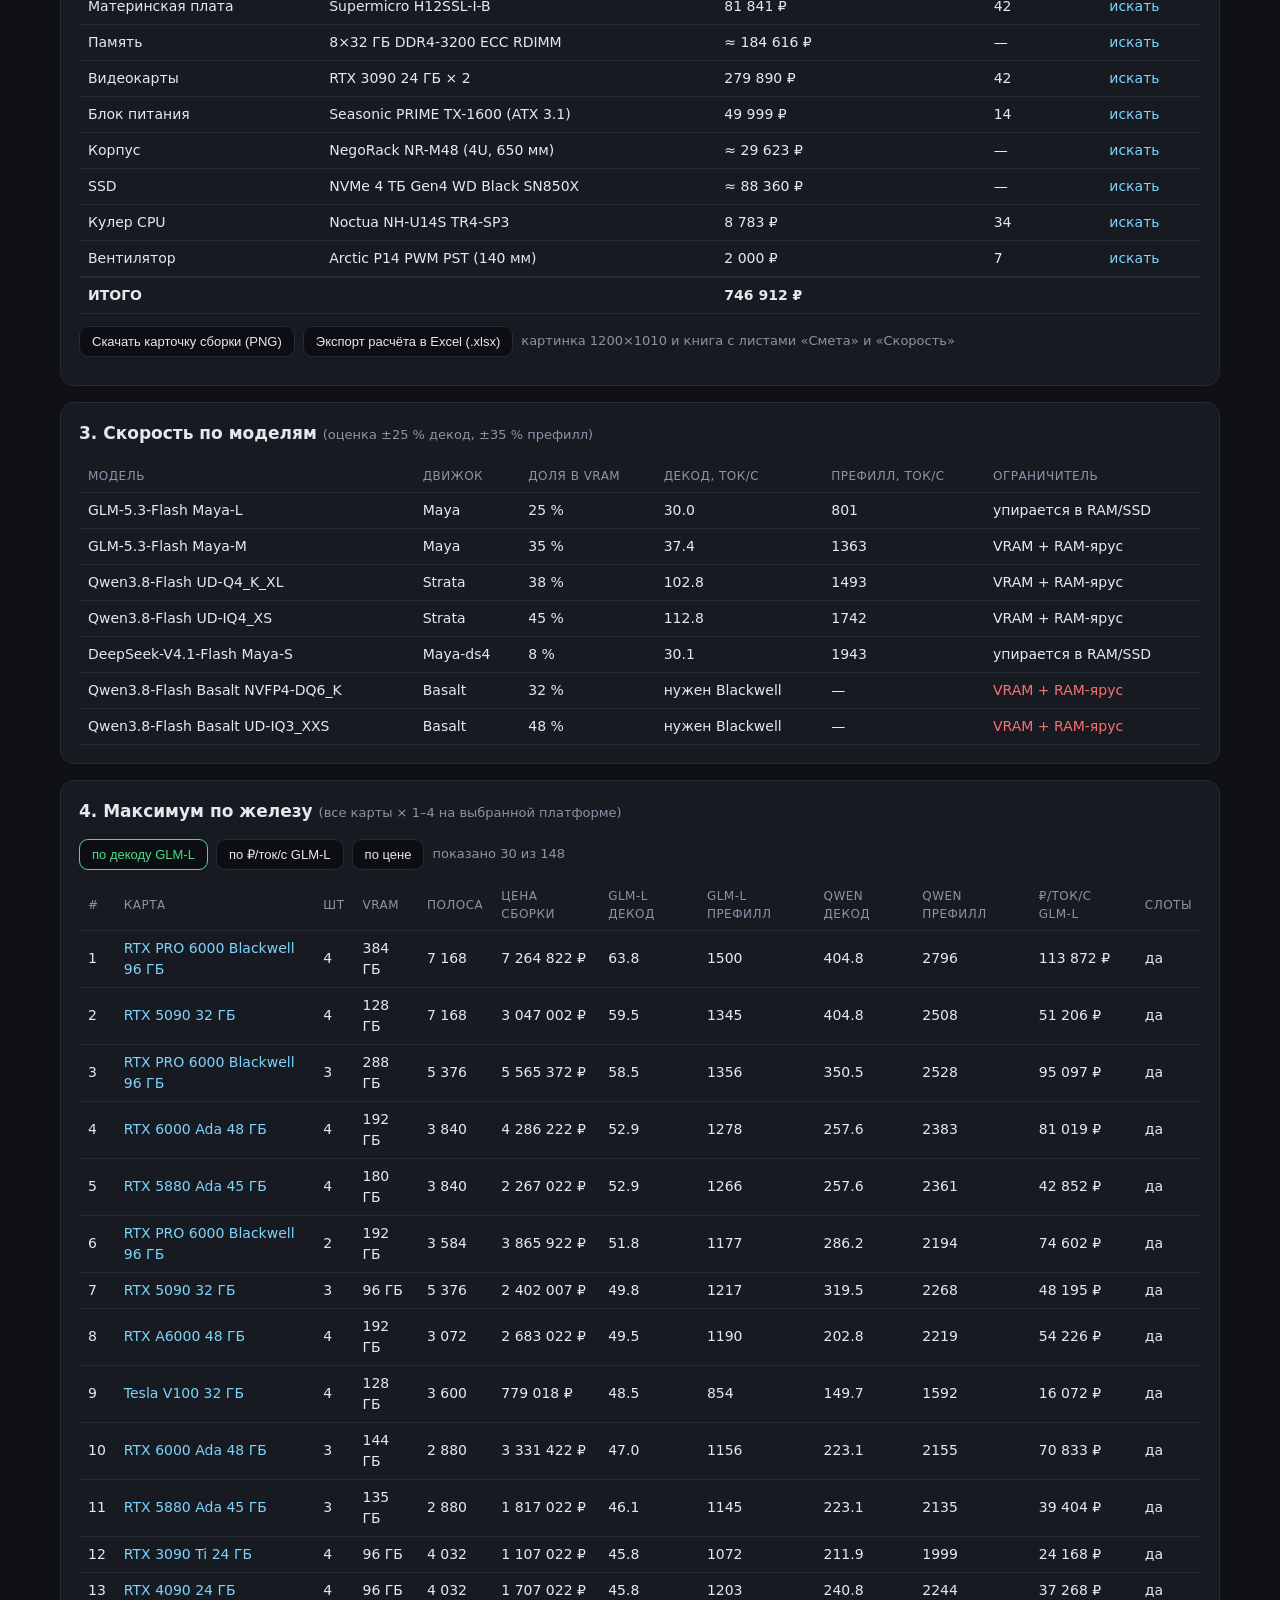
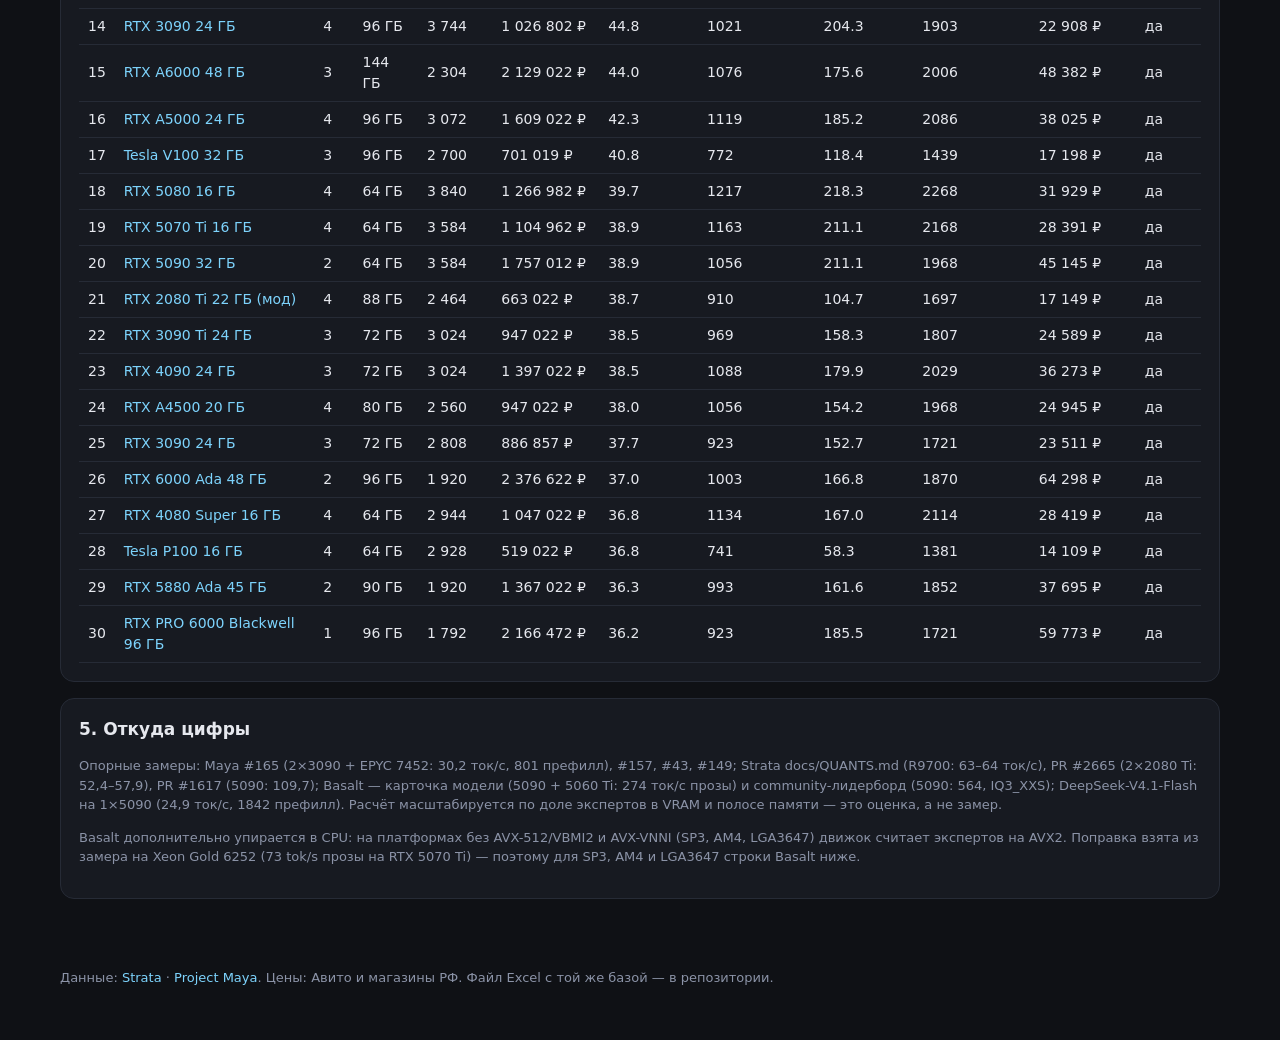
==== commit dabbcec4: "update index.html" ====
--- a/index.html
+++ b/index.html
@@ -109,7 +109,7 @@
      Файл Excel с той же базой — в репозитории.</p>
 </footer>
 
-<script src="data.js?v=b12fcc56"></script>
+<script src="data.js?v=7fdfe591"></script>
 <script src="calc.js"></script>
 <script>
 (function(){
@@ -120,7 +120,7 @@
     var el = $("err");
     if (!el) return;
     el.style.display = "block";
-    el.textContent = "Сбой в скрипте: " + (e.message || e.type) + ". Обновите страницу с Ctrl+F5 — скорее всего закэшировался старый data.js?v=b12fcc56.";
+    el.textContent = "Сбой в скрипте: " + (e.message || e.type) + ". Обновите страницу с Ctrl+F5 — скорее всего закэшировался старый data.js?v=7fdfe591.";
   });
 
   var SSDS = (DB.ssds && DB.ssds.length) ? DB.ssds : [];
@@ -251,6 +251,14 @@
   function money(v){ return Math.round(v).toLocaleString("ru-RU") + " ₽"; }
   function num(v, d){ return v == null ? "—" : v.toFixed(d == null ? 1 : d); }
   function fromMin(o){ return (o && o.min && o.min < o.price) ? " · от " + o.min.toLocaleString("ru-RU") + " ₽" : ""; }
+  function lanesText(n){
+    var a = n % 10, b = n % 100;
+    if (b >= 11 && b <= 14) return n + " линий";
+    if (a === 1) return n + " линия";
+    if (a >= 2 && a <= 4) return n + " линии";
+    return n + " линий";
+  }
+  function platformText(p){ return p.name + " · " + p.channels + "× " + p.ddr + " · " + lanesText(p.pcieLanes) + " PCIe " + p.pcieGen; }
 
   function render(){
     var r = Calc.build(sel);
@@ -482,7 +490,7 @@
 
   // инициализация
   $("stats").textContent = DB.platforms.length + " платформ, " + DB.gpus.length + " карт, " + DB.models.length + " модели";
-  fill($("platform"), DB.platforms, function(p){ return p.name; }, sel.platform);
+  fill($("platform"), DB.platforms, platformText, sel.platform);
   fill($("gpu"), DB.gpus, function(g){ return g.name + " · " + g.vram + " ГБ · " + (g.price ? g.price.toLocaleString("ru-RU") + " ₽" : "цена н/д") + fromMin(g) + " · " + g.vendor; }, sel.gpu);
   fill($("count"), [1, 2, 3, 4], function(n){ return n + " шт"; }, 2);
   fill($("psu"), DB.psus, function(p){ return p.name + " · " + p.w + " Вт · " + p.price.toLocaleString("ru-RU") + " ₽" + fromMin(p); }, sel.psu);
